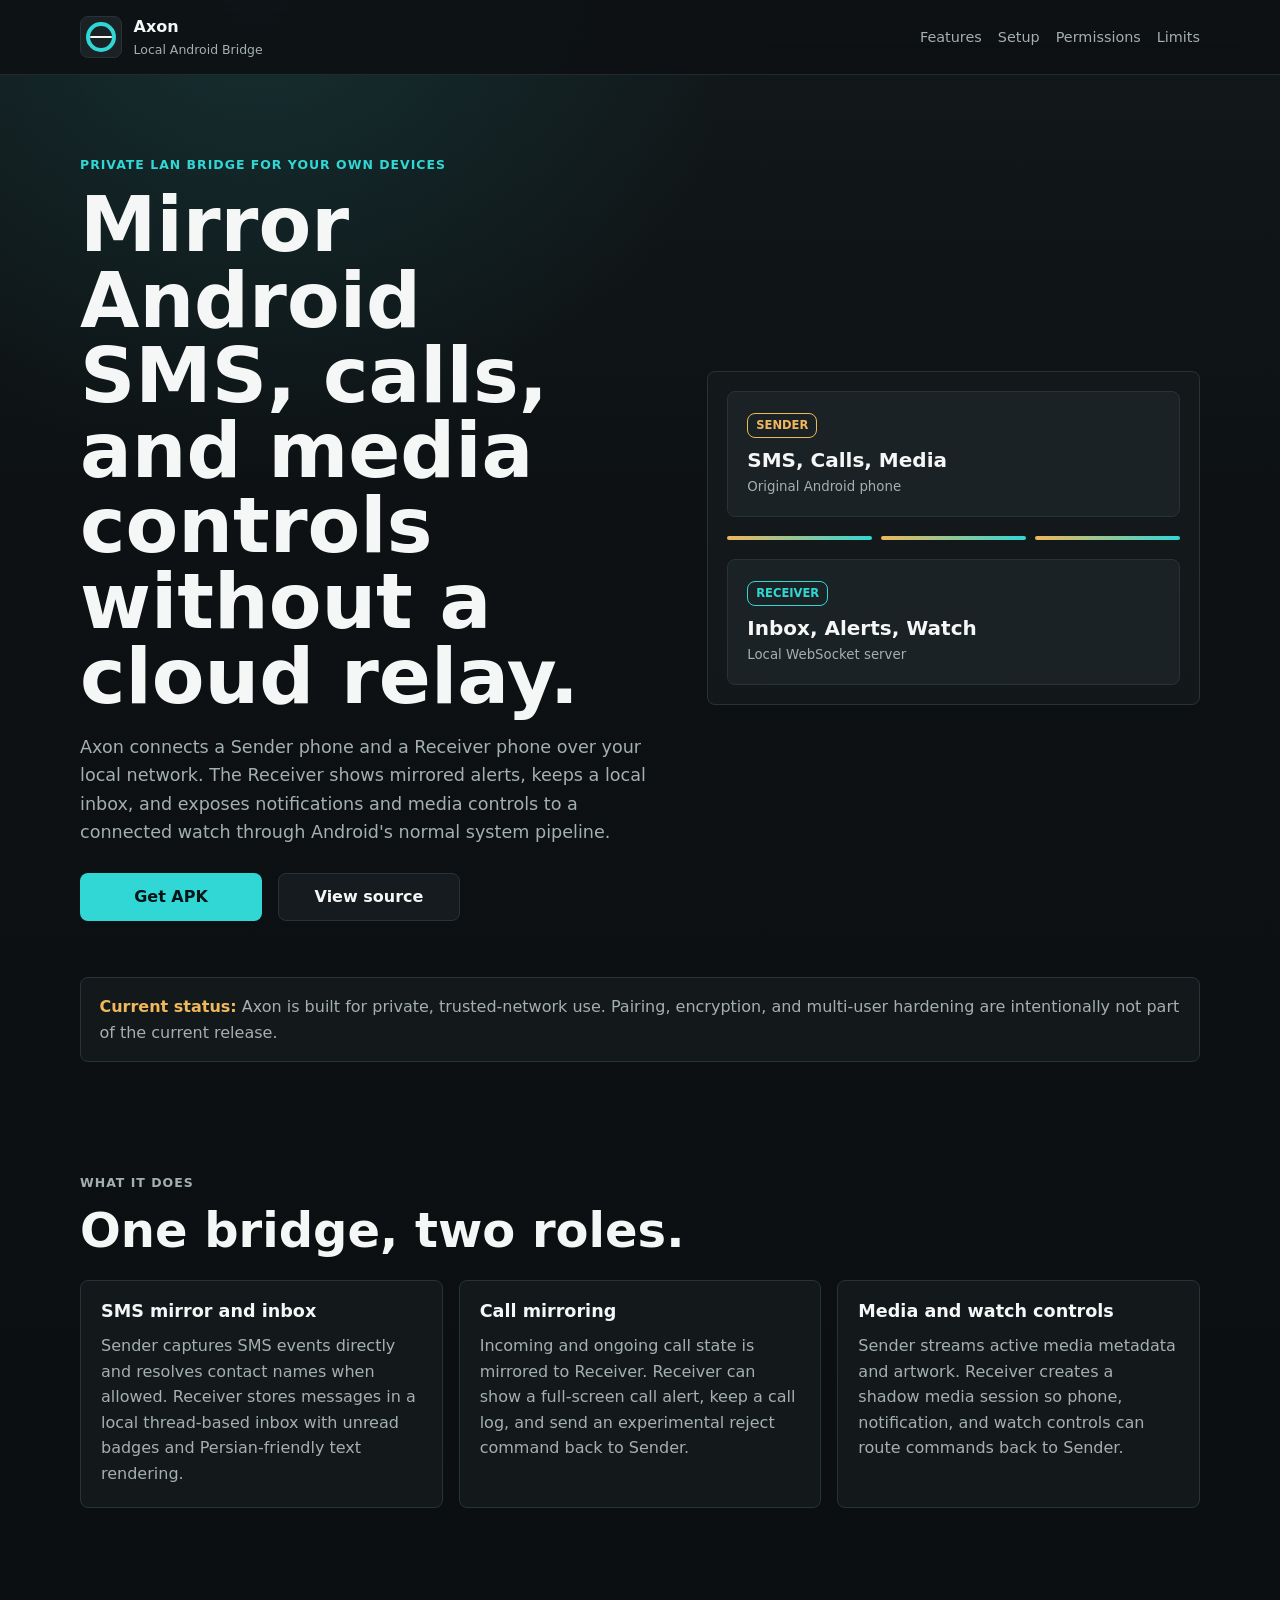
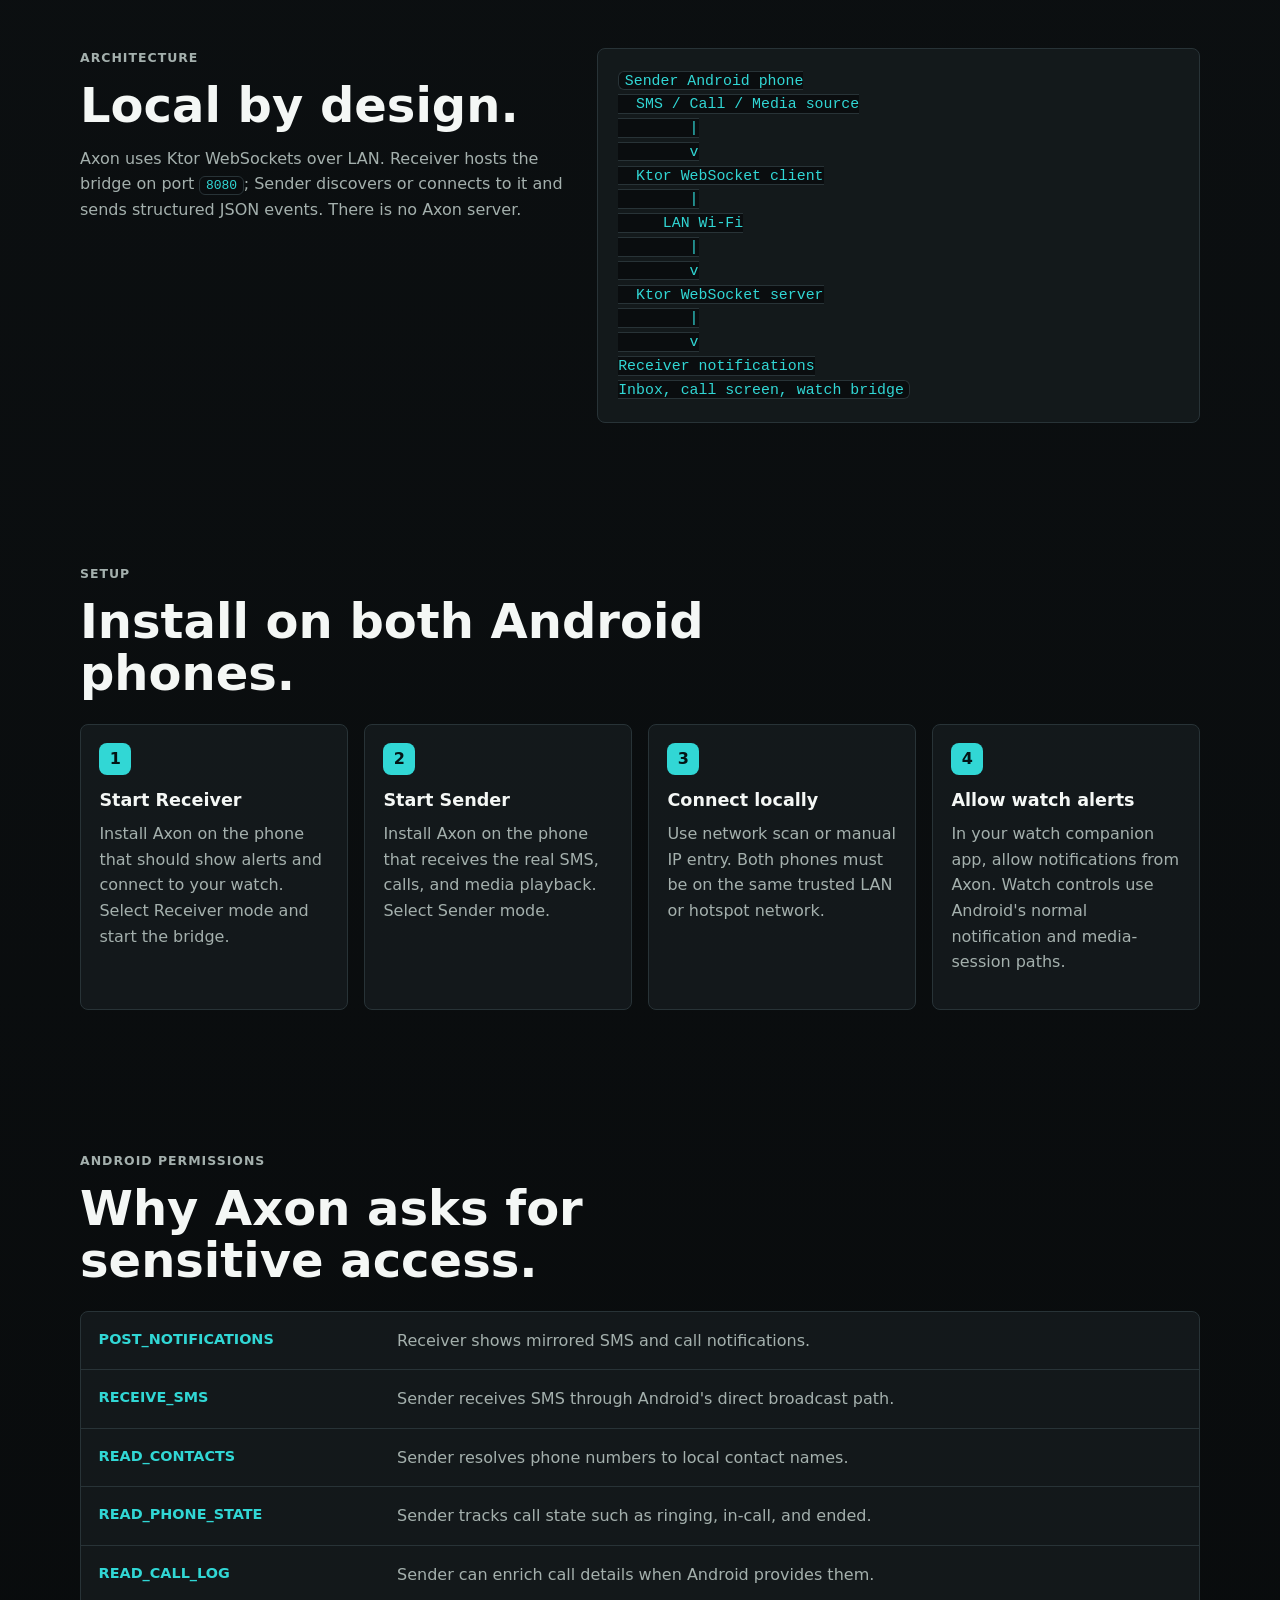
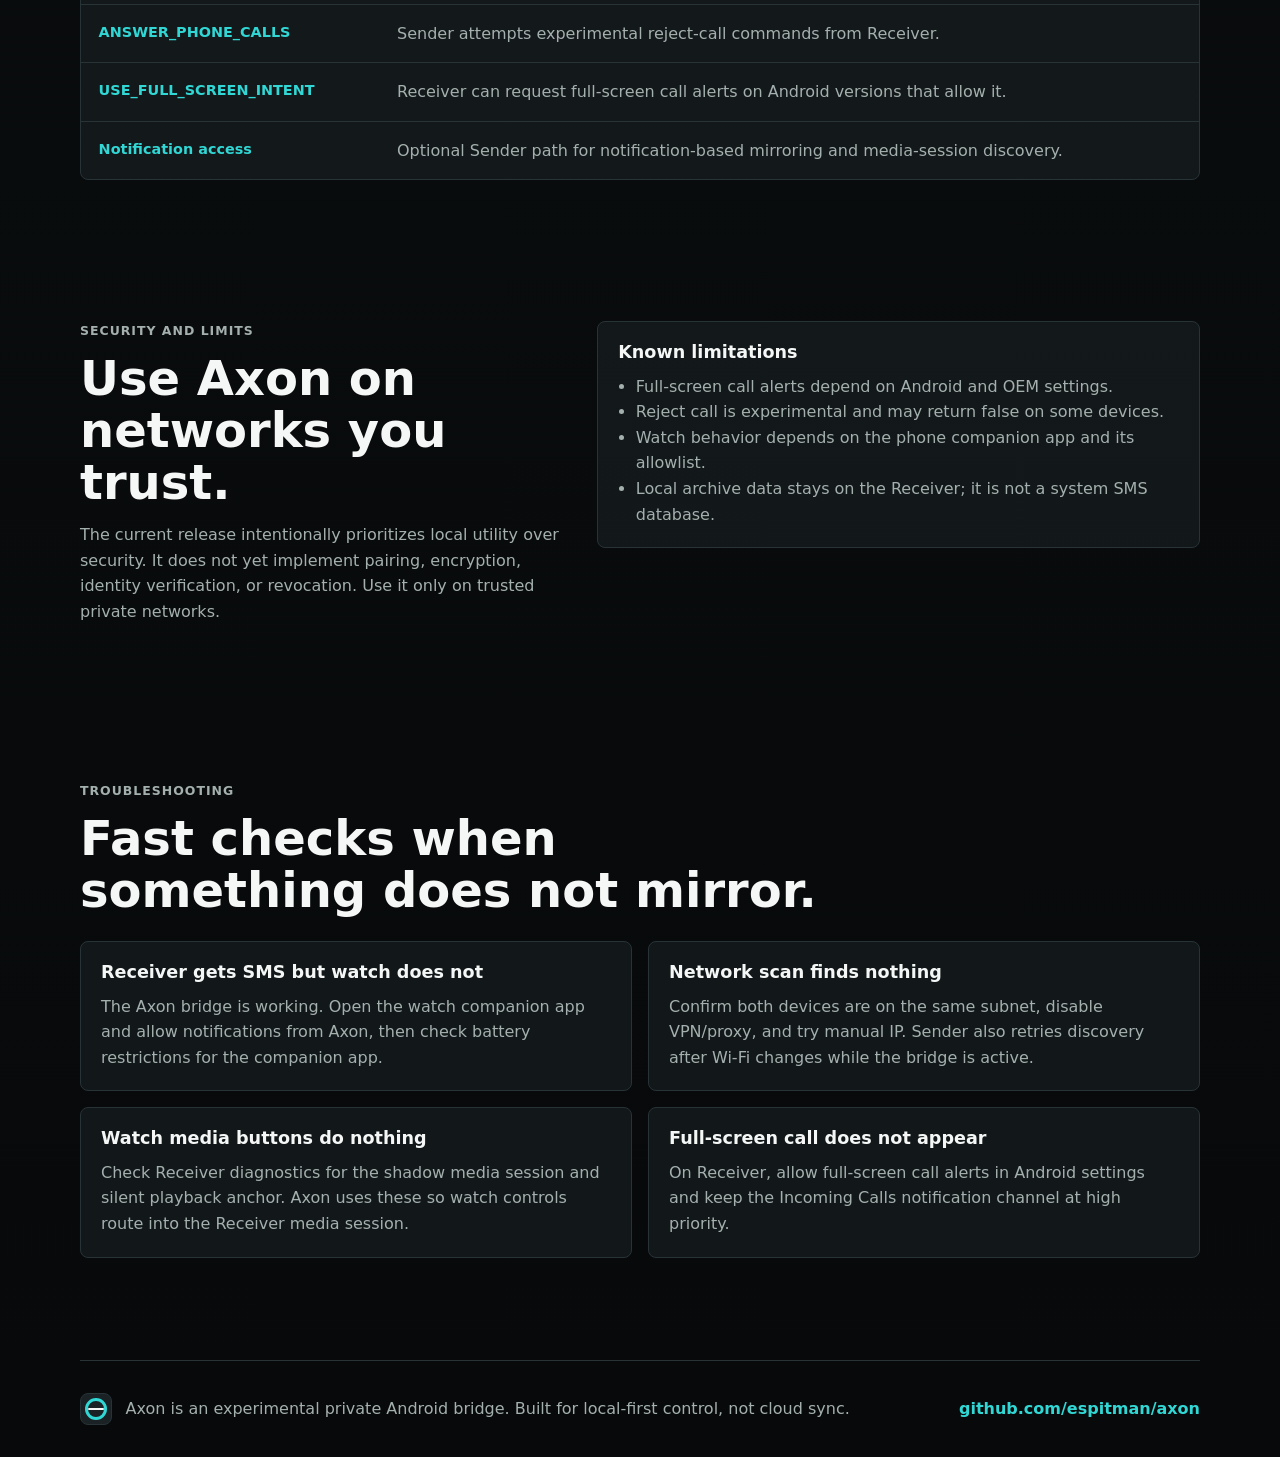
==== docs/index.html @ 8c7238db "docs: add GitHub Pages site" ====
<!doctype html>
<html lang="en">
  <head>
    <meta charset="utf-8" />
    <meta name="viewport" content="width=device-width, initial-scale=1" />
    <meta
      name="description"
      content="Axon is a private Android-to-Android LAN bridge for SMS, calls, media controls, and watch mirroring."
    />
    <title>Axon - Local Android Bridge</title>
    <link rel="stylesheet" href="./assets/styles.css" />
  </head>
  <body>
    <header class="site-header">
      <a class="brand" href="#top" aria-label="Axon home">
        <span class="brand-mark" aria-hidden="true"></span>
        <span>
          <strong>Axon</strong>
          <small>Local Android Bridge</small>
        </span>
      </a>
      <nav aria-label="Primary navigation">
        <a href="#features">Features</a>
        <a href="#setup">Setup</a>
        <a href="#permissions">Permissions</a>
        <a href="#limits">Limits</a>
      </nav>
    </header>

    <main id="top">
      <section class="hero">
        <div class="hero-copy">
          <p class="eyebrow">Private LAN bridge for your own devices</p>
          <h1>Mirror Android SMS, calls, and media controls without a cloud relay.</h1>
          <p class="lede">
            Axon connects a Sender phone and a Receiver phone over your local network. The Receiver
            shows mirrored alerts, keeps a local inbox, and exposes notifications and media controls
            to a connected watch through Android's normal system pipeline.
          </p>
          <div class="hero-actions">
            <a class="button primary" href="https://github.com/espitman/axon/releases">Get APK</a>
            <a class="button secondary" href="https://github.com/espitman/axon">View source</a>
          </div>
        </div>

        <div class="signal-map" aria-label="Axon Sender to Receiver bridge diagram">
          <div class="device sender">
            <span class="node-label">Sender</span>
            <strong>SMS, Calls, Media</strong>
            <small>Original Android phone</small>
          </div>
          <div class="pulse-line">
            <span></span>
            <span></span>
            <span></span>
          </div>
          <div class="device receiver">
            <span class="node-label">Receiver</span>
            <strong>Inbox, Alerts, Watch</strong>
            <small>Local WebSocket server</small>
          </div>
        </div>
      </section>

      <section class="notice">
        <strong>Current status:</strong>
        Axon is built for private, trusted-network use. Pairing, encryption, and multi-user hardening
        are intentionally not part of the current release.
      </section>

      <section id="features" class="section">
        <div class="section-heading">
          <p class="eyebrow">What it does</p>
          <h2>One bridge, two roles.</h2>
        </div>
        <div class="grid three">
          <article class="card">
            <h3>SMS mirror and inbox</h3>
            <p>
              Sender captures SMS events directly and resolves contact names when allowed. Receiver
              stores messages in a local thread-based inbox with unread badges and Persian-friendly text rendering.
            </p>
          </article>
          <article class="card">
            <h3>Call mirroring</h3>
            <p>
              Incoming and ongoing call state is mirrored to Receiver. Receiver can show a full-screen
              call alert, keep a call log, and send an experimental reject command back to Sender.
            </p>
          </article>
          <article class="card">
            <h3>Media and watch controls</h3>
            <p>
              Sender streams active media metadata and artwork. Receiver creates a shadow media session
              so phone, notification, and watch controls can route commands back to Sender.
            </p>
          </article>
        </div>
      </section>

      <section class="section split">
        <div>
          <p class="eyebrow">Architecture</p>
          <h2>Local by design.</h2>
          <p>
            Axon uses Ktor WebSockets over LAN. Receiver hosts the bridge on port <code>8080</code>;
            Sender discovers or connects to it and sends structured JSON events. There is no Axon server.
          </p>
        </div>
        <pre class="diagram" aria-label="Technical flow"><code>Sender Android phone
  SMS / Call / Media source
        |
        v
  Ktor WebSocket client
        |
     LAN Wi-Fi
        |
        v
  Ktor WebSocket server
        |
        v
Receiver notifications
Inbox, call screen, watch bridge</code></pre>
      </section>

      <section id="setup" class="section">
        <div class="section-heading">
          <p class="eyebrow">Setup</p>
          <h2>Install on both Android phones.</h2>
        </div>
        <div class="steps">
          <article>
            <span>1</span>
            <h3>Start Receiver</h3>
            <p>Install Axon on the phone that should show alerts and connect to your watch. Select Receiver mode and start the bridge.</p>
          </article>
          <article>
            <span>2</span>
            <h3>Start Sender</h3>
            <p>Install Axon on the phone that receives the real SMS, calls, and media playback. Select Sender mode.</p>
          </article>
          <article>
            <span>3</span>
            <h3>Connect locally</h3>
            <p>Use network scan or manual IP entry. Both phones must be on the same trusted LAN or hotspot network.</p>
          </article>
          <article>
            <span>4</span>
            <h3>Allow watch alerts</h3>
            <p>In your watch companion app, allow notifications from Axon. Watch controls use Android's normal notification and media-session paths.</p>
          </article>
        </div>
      </section>

      <section id="permissions" class="section">
        <div class="section-heading">
          <p class="eyebrow">Android permissions</p>
          <h2>Why Axon asks for sensitive access.</h2>
        </div>
        <div class="permission-table">
          <div><strong>POST_NOTIFICATIONS</strong><span>Receiver shows mirrored SMS and call notifications.</span></div>
          <div><strong>RECEIVE_SMS</strong><span>Sender receives SMS through Android's direct broadcast path.</span></div>
          <div><strong>READ_CONTACTS</strong><span>Sender resolves phone numbers to local contact names.</span></div>
          <div><strong>READ_PHONE_STATE</strong><span>Sender tracks call state such as ringing, in-call, and ended.</span></div>
          <div><strong>READ_CALL_LOG</strong><span>Sender can enrich call details when Android provides them.</span></div>
          <div><strong>ANSWER_PHONE_CALLS</strong><span>Sender attempts experimental reject-call commands from Receiver.</span></div>
          <div><strong>USE_FULL_SCREEN_INTENT</strong><span>Receiver can request full-screen call alerts on Android versions that allow it.</span></div>
          <div><strong>Notification access</strong><span>Optional Sender path for notification-based mirroring and media-session discovery.</span></div>
        </div>
      </section>

      <section id="limits" class="section split">
        <div>
          <p class="eyebrow">Security and limits</p>
          <h2>Use Axon on networks you trust.</h2>
          <p>
            The current release intentionally prioritizes local utility over security. It does not
            yet implement pairing, encryption, identity verification, or revocation. Use it only on
            trusted private networks.
          </p>
        </div>
        <div class="card list-card">
          <h3>Known limitations</h3>
          <ul>
            <li>Full-screen call alerts depend on Android and OEM settings.</li>
            <li>Reject call is experimental and may return false on some devices.</li>
            <li>Watch behavior depends on the phone companion app and its allowlist.</li>
            <li>Local archive data stays on the Receiver; it is not a system SMS database.</li>
          </ul>
        </div>
      </section>

      <section class="section">
        <div class="section-heading">
          <p class="eyebrow">Troubleshooting</p>
          <h2>Fast checks when something does not mirror.</h2>
        </div>
        <div class="grid two">
          <article class="card">
            <h3>Receiver gets SMS but watch does not</h3>
            <p>
              The Axon bridge is working. Open the watch companion app and allow notifications from
              Axon, then check battery restrictions for the companion app.
            </p>
          </article>
          <article class="card">
            <h3>Network scan finds nothing</h3>
            <p>
              Confirm both devices are on the same subnet, disable VPN/proxy, and try manual IP.
              Sender also retries discovery after Wi-Fi changes while the bridge is active.
            </p>
          </article>
          <article class="card">
            <h3>Watch media buttons do nothing</h3>
            <p>
              Check Receiver diagnostics for the shadow media session and silent playback anchor.
              Axon uses these so watch controls route into the Receiver media session.
            </p>
          </article>
          <article class="card">
            <h3>Full-screen call does not appear</h3>
            <p>
              On Receiver, allow full-screen call alerts in Android settings and keep the Incoming
              Calls notification channel at high priority.
            </p>
          </article>
        </div>
      </section>
    </main>

    <footer>
      <span class="brand-mark small" aria-hidden="true"></span>
      <p>Axon is an experimental private Android bridge. Built for local-first control, not cloud sync.</p>
      <a href="https://github.com/espitman/axon">github.com/espitman/axon</a>
    </footer>
  </body>
</html>
---- docs/assets/styles.css ----
:root {
  color-scheme: dark;
  --bg: #0d1113;
  --bg-2: #12191b;
  --panel: #151b1e;
  --panel-2: #1a2226;
  --line: #283337;
  --text: #f4f7f5;
  --muted: #a4b0ad;
  --cyan: #31d7d5;
  --amber: #f0b75b;
  --green: #73e39b;
  --red: #ff7a7a;
}

* {
  box-sizing: border-box;
}

html {
  scroll-behavior: smooth;
}

body {
  margin: 0;
  background:
    radial-gradient(circle at 20% 0%, rgba(49, 215, 213, 0.12), transparent 30rem),
    linear-gradient(180deg, var(--bg-2), var(--bg) 32rem, #07090a);
  color: var(--text);
  font-family:
    Inter, ui-sans-serif, system-ui, -apple-system, BlinkMacSystemFont, "Segoe UI", sans-serif;
  line-height: 1.6;
}

a {
  color: inherit;
  text-decoration: none;
}

code {
  border: 1px solid var(--line);
  border-radius: 6px;
  background: #0a0d0f;
  color: var(--cyan);
  padding: 0.05rem 0.35rem;
}

.site-header {
  position: sticky;
  top: 0;
  z-index: 10;
  display: flex;
  align-items: center;
  justify-content: space-between;
  gap: 1.5rem;
  border-bottom: 1px solid rgba(40, 51, 55, 0.75);
  background: rgba(13, 17, 19, 0.88);
  padding: 0.9rem max(1.25rem, calc((100vw - 1120px) / 2));
  backdrop-filter: blur(16px);
}

.brand,
footer {
  display: flex;
  align-items: center;
}

.brand {
  gap: 0.75rem;
}

.brand strong {
  display: block;
  font-size: 1rem;
  letter-spacing: 0;
}

.brand small {
  display: block;
  color: var(--muted);
  font-size: 0.78rem;
}

.brand-mark {
  position: relative;
  display: inline-grid;
  width: 2.6rem;
  height: 2.6rem;
  flex: 0 0 auto;
  place-items: center;
  border: 1px solid var(--line);
  border-radius: 8px;
  background: var(--panel-2);
}

.brand-mark::before {
  content: "";
  width: 1.4rem;
  height: 1.4rem;
  border: 0.28rem solid var(--cyan);
  border-radius: 50%;
  box-shadow: inset 0 0 0 0.25rem var(--panel-2);
}

.brand-mark::after {
  position: absolute;
  content: "";
  width: 1.35rem;
  height: 0.14rem;
  border-radius: 99px;
  background: var(--text);
}

.brand-mark.small {
  width: 2rem;
  height: 2rem;
}

.brand-mark.small::before {
  width: 1.05rem;
  height: 1.05rem;
  border-width: 0.2rem;
}

.brand-mark.small::after {
  width: 1rem;
}

nav {
  display: flex;
  gap: 1rem;
  color: var(--muted);
  font-size: 0.9rem;
}

nav a:hover {
  color: var(--cyan);
}

main {
  width: min(1120px, calc(100% - 2rem));
  margin: 0 auto;
}

.hero {
  display: grid;
  min-height: calc(100vh - 4.7rem);
  align-items: center;
  gap: 3rem;
  grid-template-columns: minmax(0, 1.08fr) minmax(320px, 0.92fr);
  padding: 5rem 0 3.5rem;
}

.eyebrow {
  margin: 0 0 0.75rem;
  color: var(--cyan);
  font-size: 0.78rem;
  font-weight: 800;
  letter-spacing: 0.08em;
  text-transform: uppercase;
}

h1,
h2,
h3,
p {
  margin-top: 0;
}

h1 {
  max-width: 760px;
  margin-bottom: 1.2rem;
  font-size: clamp(2.55rem, 6vw, 5.4rem);
  line-height: 0.98;
  letter-spacing: 0;
}

h2 {
  margin-bottom: 0.85rem;
  font-size: clamp(1.9rem, 4vw, 3rem);
  line-height: 1.08;
  letter-spacing: 0;
}

h3 {
  margin-bottom: 0.6rem;
  font-size: 1.1rem;
  line-height: 1.25;
}

.lede {
  max-width: 720px;
  color: var(--muted);
  font-size: 1.1rem;
}

.hero-actions,
.grid,
.steps {
  display: grid;
  gap: 1rem;
}

.hero-actions {
  width: min(100%, 380px);
  grid-template-columns: 1fr 1fr;
  margin-top: 1.7rem;
}

.button {
  display: inline-flex;
  min-height: 3rem;
  align-items: center;
  justify-content: center;
  border-radius: 8px;
  font-weight: 800;
}

.button.primary {
  background: var(--cyan);
  color: #031516;
}

.button.secondary {
  border: 1px solid var(--line);
  background: var(--panel);
  color: var(--text);
}

.signal-map {
  display: grid;
  gap: 1.2rem;
  border: 1px solid var(--line);
  border-radius: 8px;
  background: rgba(21, 27, 30, 0.72);
  padding: 1.2rem;
}

.device {
  border: 1px solid var(--line);
  border-radius: 8px;
  background: var(--panel-2);
  padding: 1.2rem;
}

.device strong,
.device small {
  display: block;
}

.device strong {
  margin-top: 0.35rem;
  font-size: 1.25rem;
}

.device small {
  color: var(--muted);
}

.node-label {
  display: inline-flex;
  border: 1px solid currentColor;
  border-radius: 8px;
  color: var(--amber);
  font-size: 0.72rem;
  font-weight: 800;
  padding: 0.15rem 0.5rem;
  text-transform: uppercase;
}

.receiver .node-label {
  color: var(--cyan);
}

.pulse-line {
  display: grid;
  grid-template-columns: repeat(3, 1fr);
  gap: 0.55rem;
  align-items: center;
}

.pulse-line span {
  display: block;
  height: 0.22rem;
  border-radius: 999px;
  background: linear-gradient(90deg, var(--amber), var(--cyan));
}

.notice,
.card,
.diagram,
.steps article,
.permission-table {
  border: 1px solid var(--line);
  border-radius: 8px;
  background: rgba(21, 27, 30, 0.82);
}

.notice {
  margin-bottom: 2.5rem;
  padding: 1rem 1.15rem;
  color: var(--muted);
}

.notice strong {
  color: var(--amber);
}

.section {
  padding: 4.4rem 0;
}

.section-heading {
  max-width: 760px;
  margin-bottom: 1.5rem;
}

.section-heading p:not(.eyebrow),
.section p {
  color: var(--muted);
}

.grid.three {
  grid-template-columns: repeat(3, 1fr);
}

.grid.two {
  grid-template-columns: repeat(2, 1fr);
}

.card {
  padding: 1.25rem;
}

.card p:last-child {
  margin-bottom: 0;
}

.split {
  display: grid;
  align-items: start;
  gap: 1.5rem;
  grid-template-columns: minmax(0, 0.9fr) minmax(320px, 1.1fr);
}

.diagram {
  overflow-x: auto;
  margin: 0;
  padding: 1.25rem;
  color: var(--green);
  font-size: 0.93rem;
}

.steps {
  grid-template-columns: repeat(4, 1fr);
}

.steps article {
  padding: 1.15rem;
}

.steps span {
  display: inline-grid;
  width: 2rem;
  height: 2rem;
  margin-bottom: 0.9rem;
  place-items: center;
  border-radius: 8px;
  background: var(--cyan);
  color: #031516;
  font-weight: 900;
}

.permission-table {
  overflow: hidden;
}

.permission-table div {
  display: grid;
  gap: 1rem;
  grid-template-columns: minmax(190px, 0.36fr) 1fr;
  border-bottom: 1px solid var(--line);
  padding: 1rem 1.1rem;
}

.permission-table div:last-child {
  border-bottom: 0;
}

.permission-table strong {
  color: var(--cyan);
  font-size: 0.9rem;
}

.permission-table span,
li {
  color: var(--muted);
}

.list-card ul {
  margin: 0;
  padding-left: 1.1rem;
}

footer {
  width: min(1120px, calc(100% - 2rem));
  margin: 2rem auto 0;
  gap: 0.85rem;
  border-top: 1px solid var(--line);
  padding: 2rem 0;
  color: var(--muted);
}

footer p {
  margin: 0;
}

footer a {
  margin-left: auto;
  color: var(--cyan);
  font-weight: 700;
}

@media (max-width: 860px) {
  .site-header {
    align-items: flex-start;
    flex-direction: column;
  }

  nav {
    width: 100%;
    overflow-x: auto;
    padding-bottom: 0.25rem;
  }

  .hero,
  .split,
  .grid.three,
  .grid.two,
  .steps {
    grid-template-columns: 1fr;
  }

  .hero {
    min-height: auto;
    padding-top: 3.5rem;
  }

  .permission-table div {
    grid-template-columns: 1fr;
    gap: 0.35rem;
  }

  footer {
    align-items: flex-start;
    flex-direction: column;
  }

  footer a {
    margin-left: 0;
  }
}

@media (max-width: 520px) {
  main,
  footer {
    width: min(100% - 1rem, 1120px);
  }

  .site-header {
    padding-inline: 0.75rem;
  }

  .hero-actions {
    grid-template-columns: 1fr;
  }

  h1 {
    font-size: 2.5rem;
  }
}
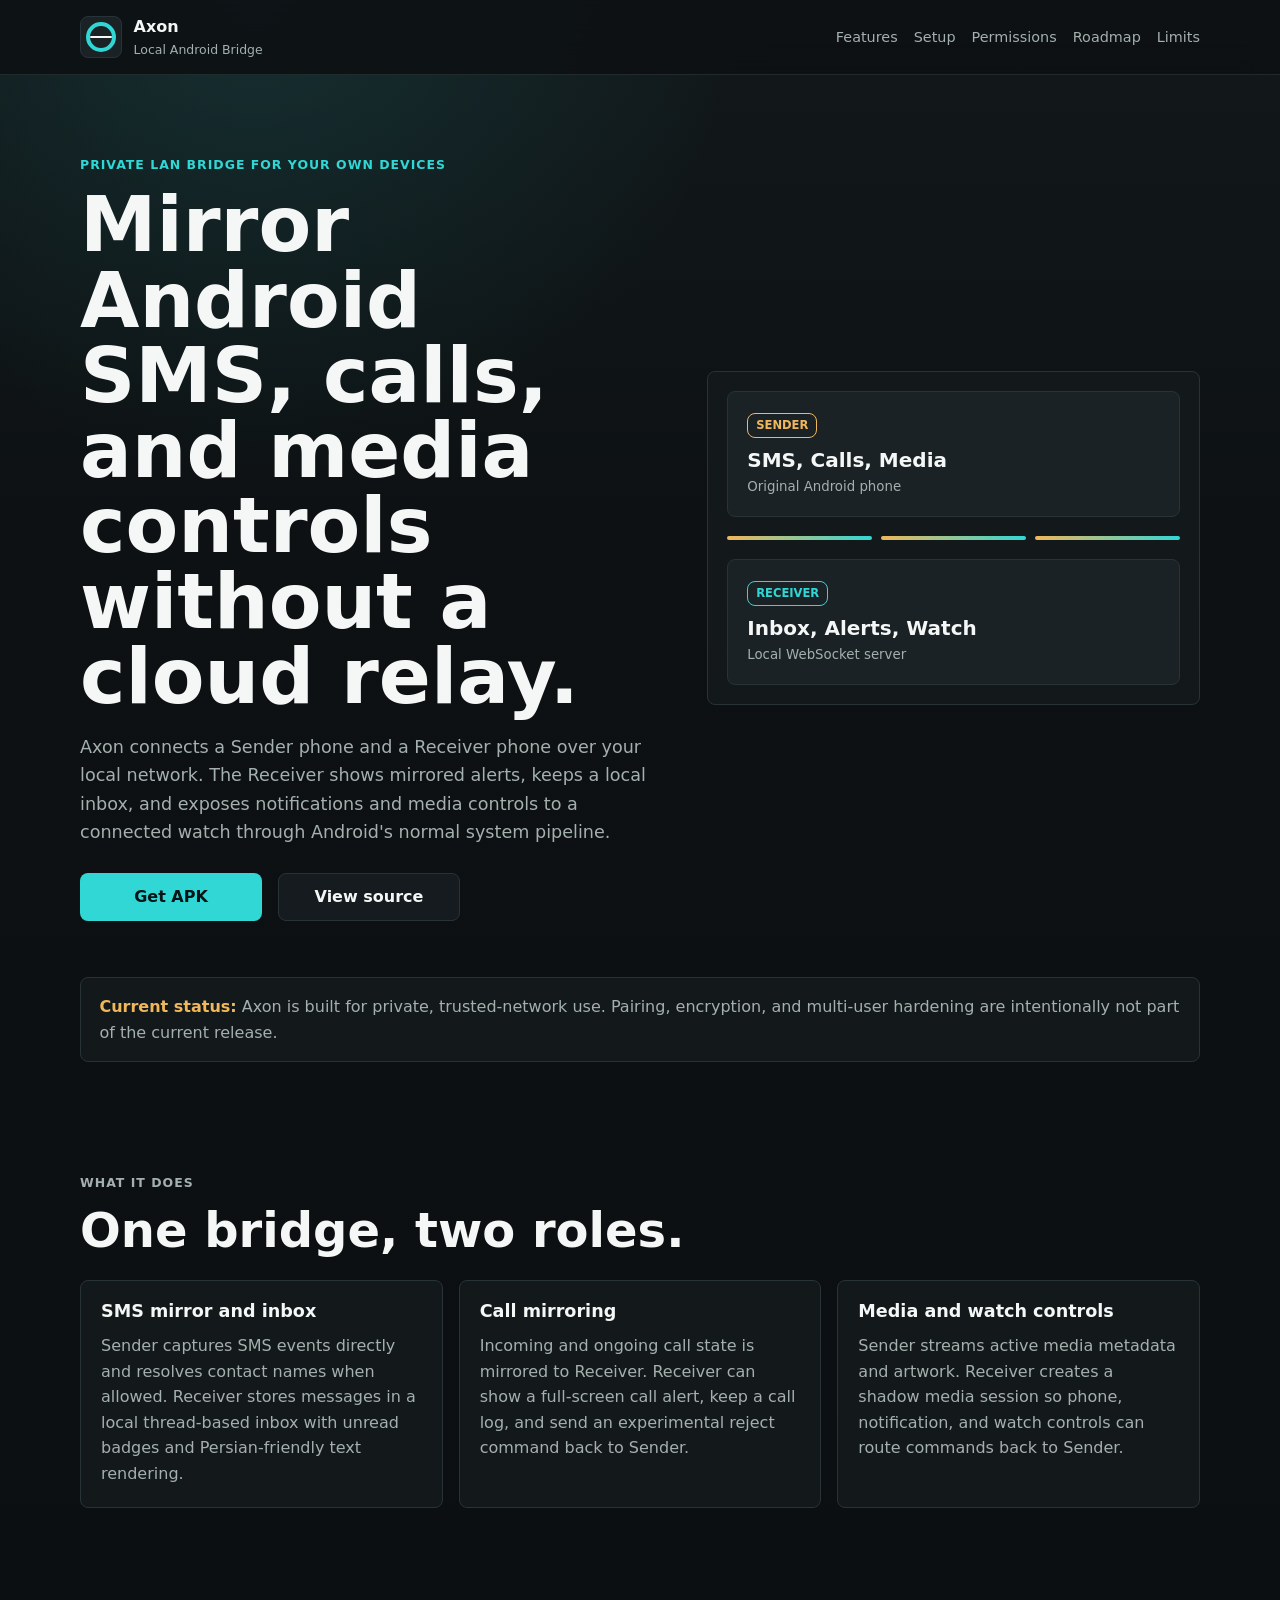
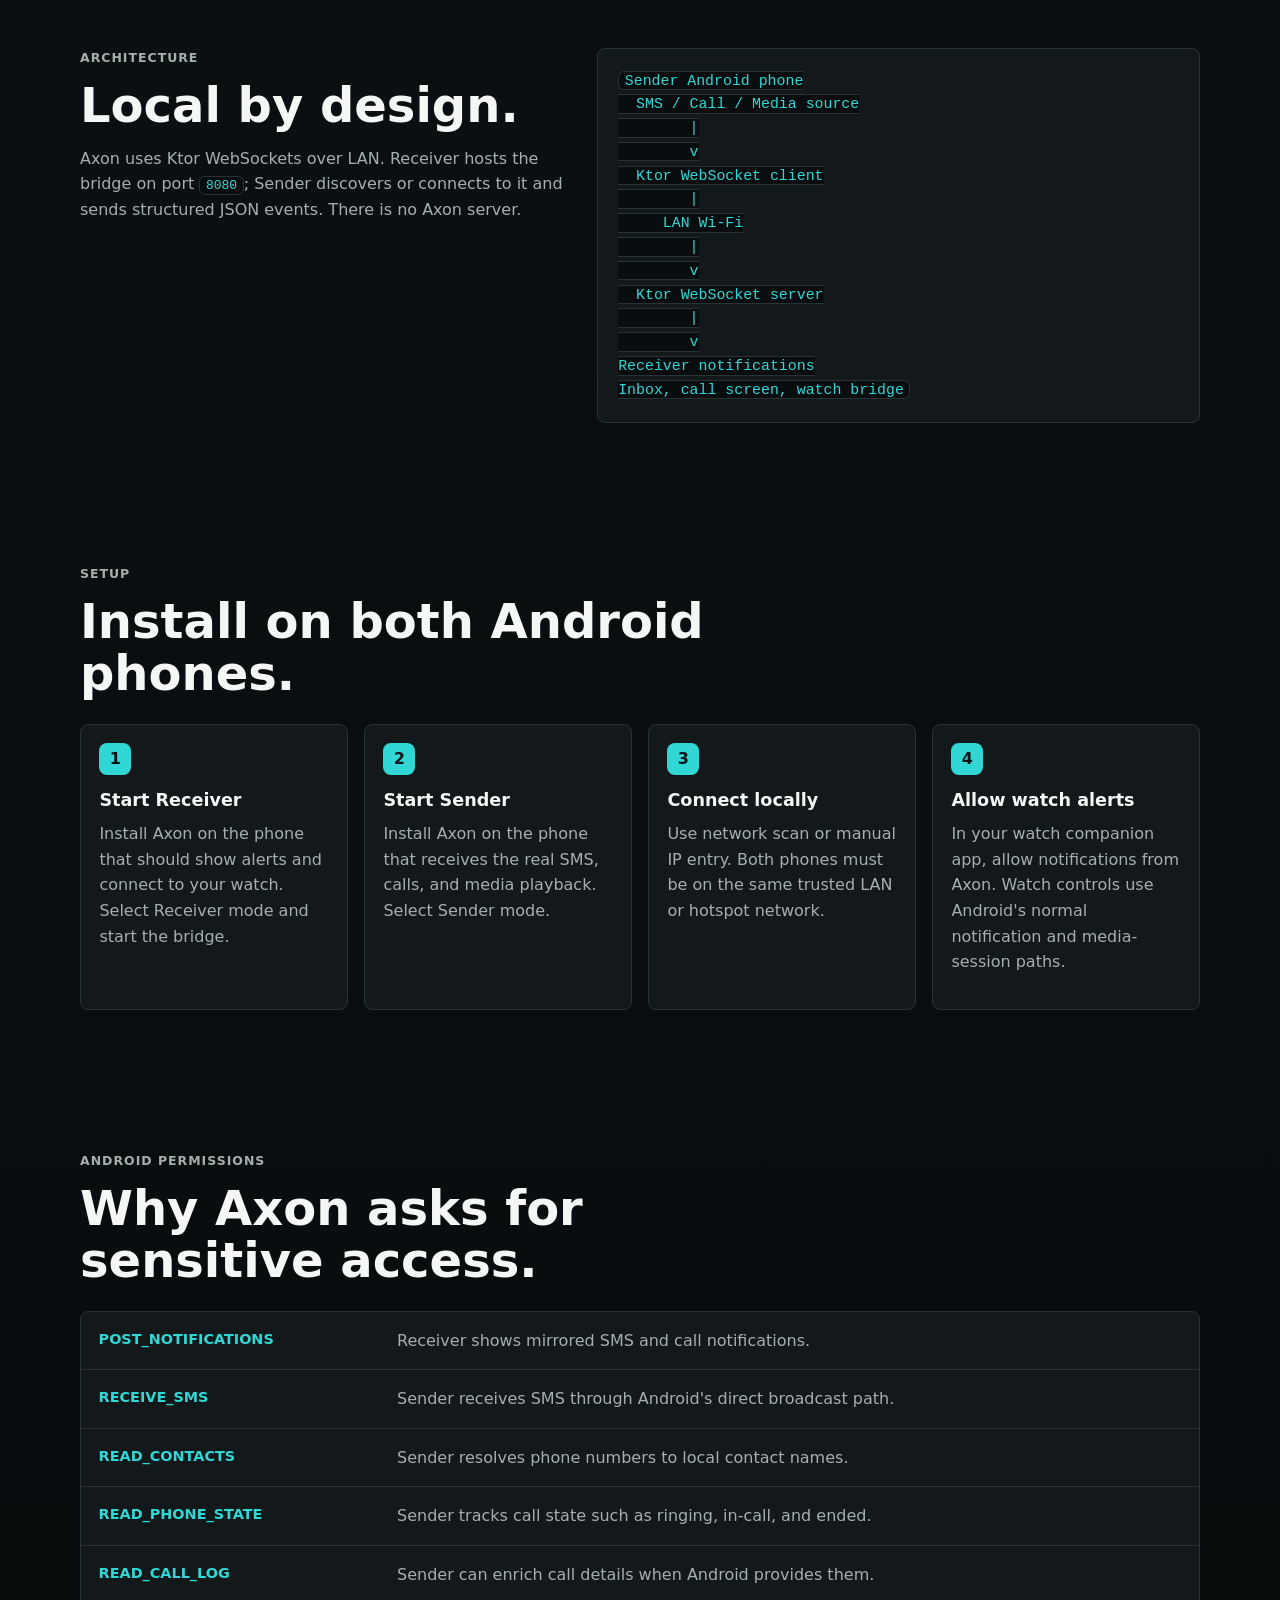
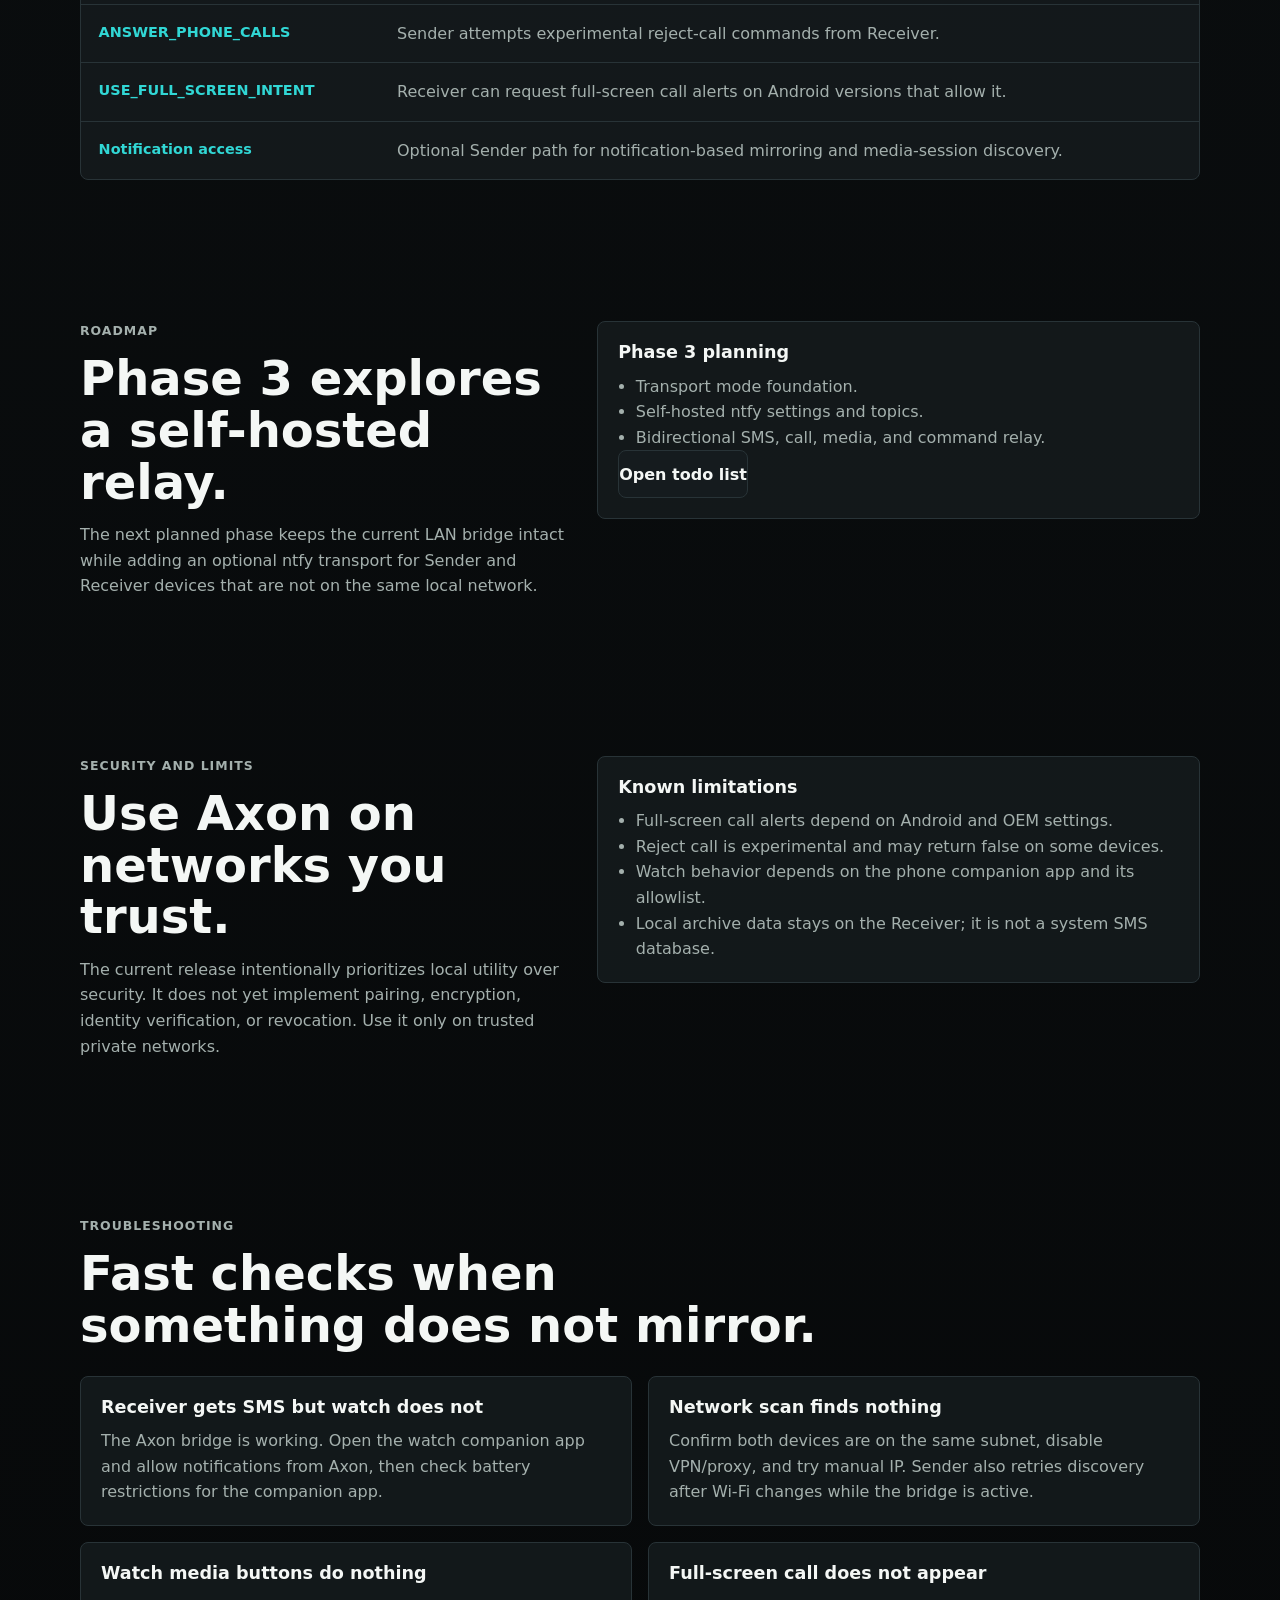
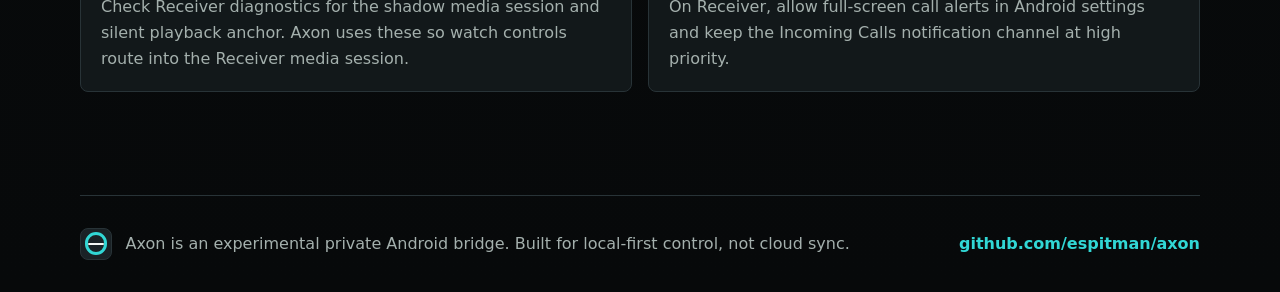
==== commit 5dfb0fcf: "feat: add ntfy transport foundation" ====
--- a/docs/index.html
+++ b/docs/index.html
@@ -23,6 +23,7 @@
         <a href="#features">Features</a>
         <a href="#setup">Setup</a>
         <a href="#permissions">Permissions</a>
+        <a href="#roadmap">Roadmap</a>
         <a href="#limits">Limits</a>
       </nav>
     </header>
@@ -169,6 +170,26 @@
         </div>
       </section>
 
+      <section id="roadmap" class="section split">
+        <div>
+          <p class="eyebrow">Roadmap</p>
+          <h2>Phase 3 explores a self-hosted relay.</h2>
+          <p>
+            The next planned phase keeps the current LAN bridge intact while adding an optional
+            ntfy transport for Sender and Receiver devices that are not on the same local network.
+          </p>
+        </div>
+        <div class="card list-card">
+          <h3>Phase 3 planning</h3>
+          <ul>
+            <li>Transport mode foundation.</li>
+            <li>Self-hosted ntfy settings and topics.</li>
+            <li>Bidirectional SMS, call, media, and command relay.</li>
+          </ul>
+          <a class="button secondary" href="./Phase%203%20-%20ntfy%20Relay%20Migration%20Todo.md">Open todo list</a>
+        </div>
+      </section>
+
       <section id="limits" class="section split">
         <div>
           <p class="eyebrow">Security and limits</p>
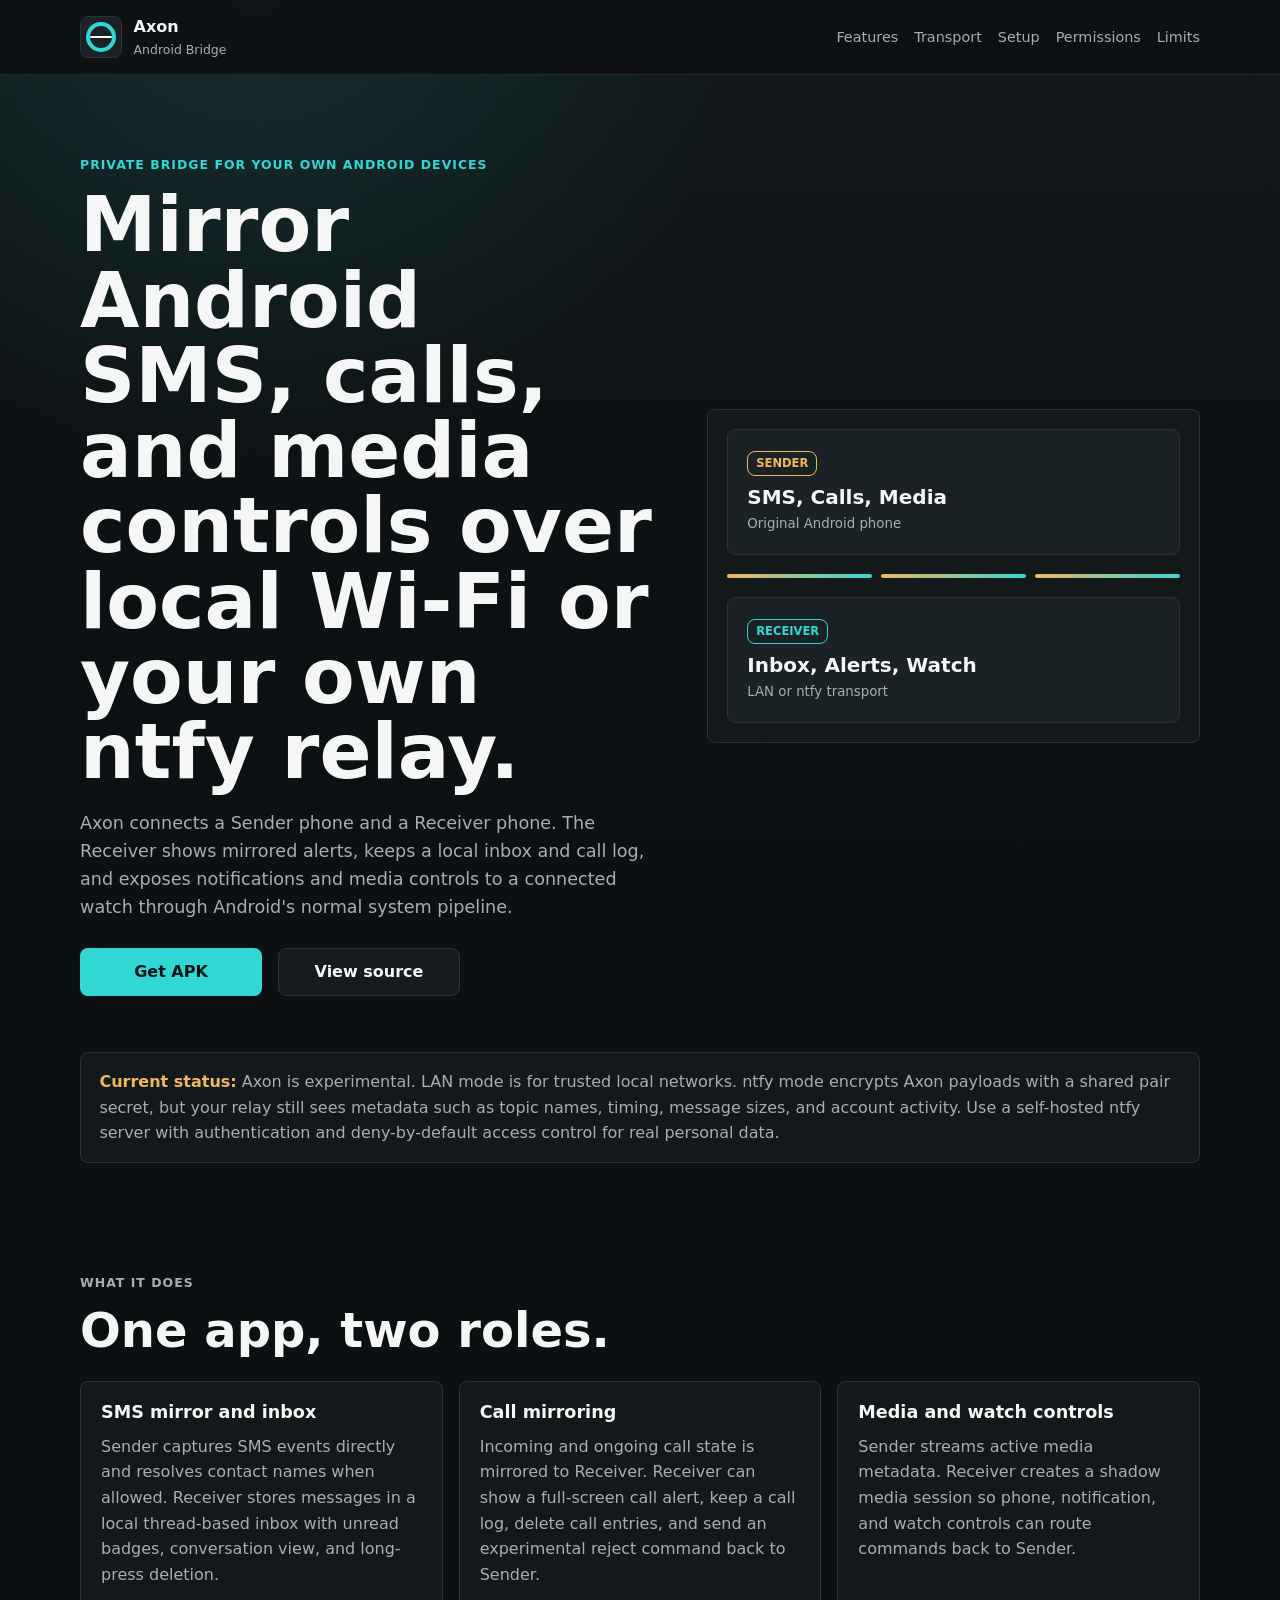
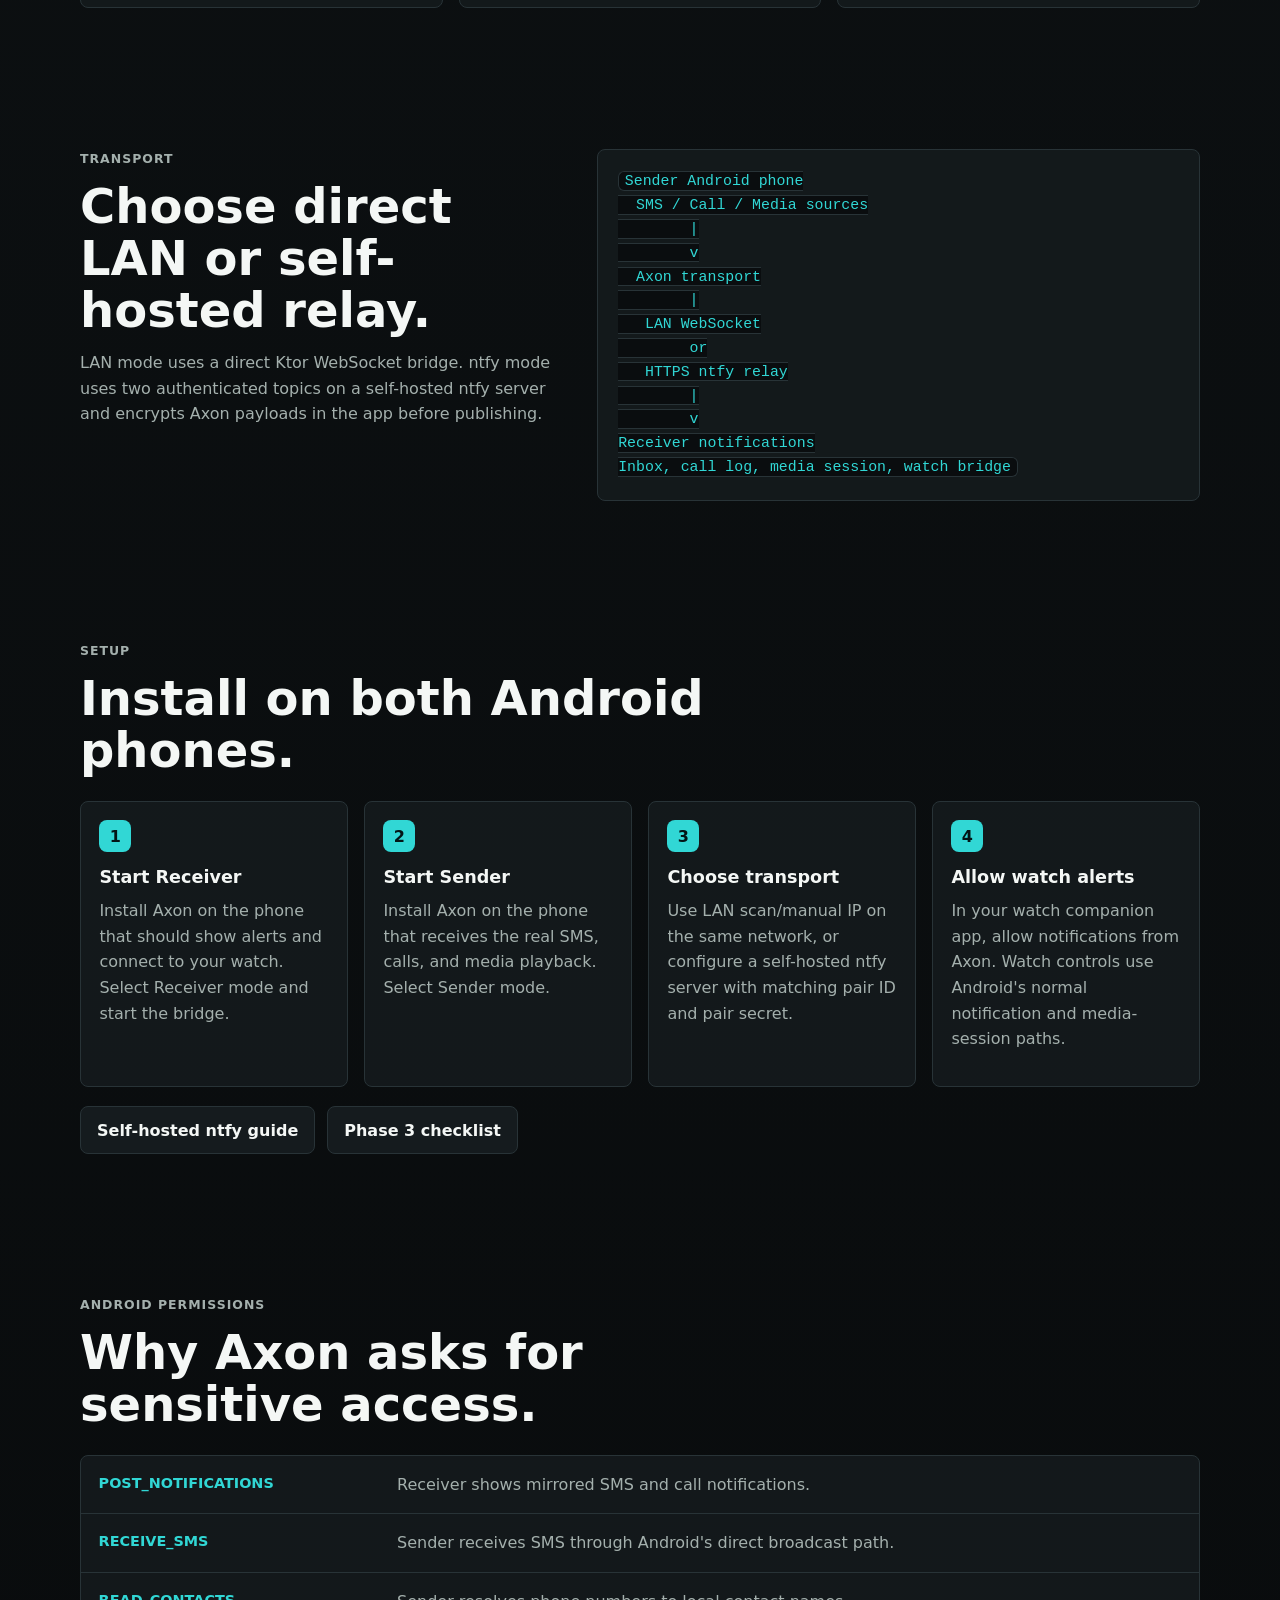
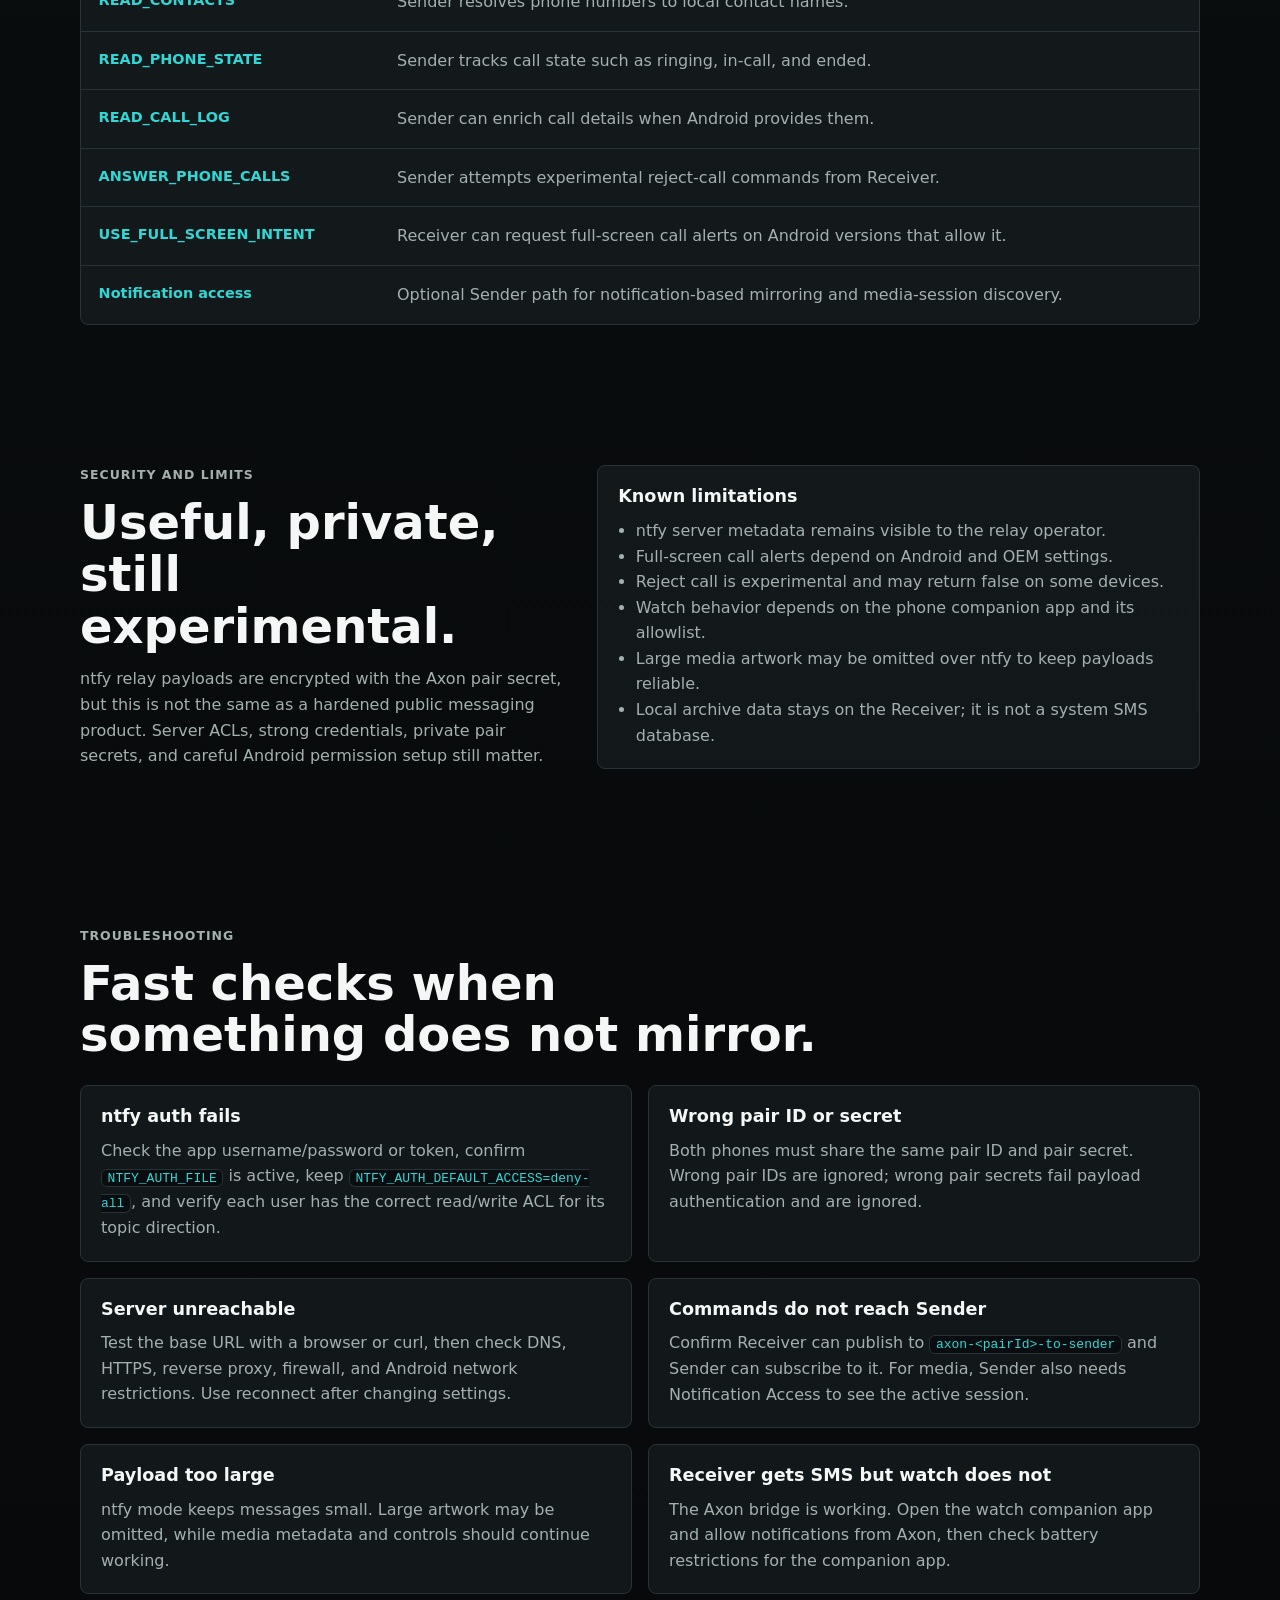
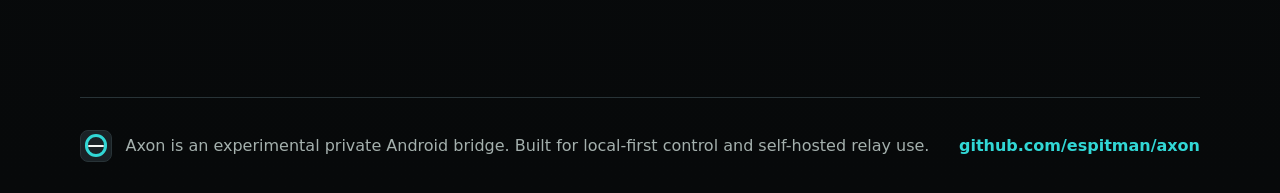
==== commit f829e051: "docs: update public release readiness docs" ====
--- a/docs/index.html
+++ b/docs/index.html
@@ -5,9 +5,9 @@
     <meta name="viewport" content="width=device-width, initial-scale=1" />
     <meta
       name="description"
-      content="Axon is a private Android-to-Android LAN bridge for SMS, calls, media controls, and watch mirroring."
+      content="Axon mirrors Android SMS, calls, and media controls between two phones over local Wi-Fi or a self-hosted ntfy relay."
     />
-    <title>Axon - Local Android Bridge</title>
+    <title>Axon - Android Bridge</title>
     <link rel="stylesheet" href="./assets/styles.css" />
   </head>
   <body>
@@ -16,14 +16,14 @@
         <span class="brand-mark" aria-hidden="true"></span>
         <span>
           <strong>Axon</strong>
-          <small>Local Android Bridge</small>
+          <small>Android Bridge</small>
         </span>
       </a>
       <nav aria-label="Primary navigation">
         <a href="#features">Features</a>
+        <a href="#transport">Transport</a>
         <a href="#setup">Setup</a>
         <a href="#permissions">Permissions</a>
-        <a href="#roadmap">Roadmap</a>
         <a href="#limits">Limits</a>
       </nav>
     </header>
@@ -31,12 +31,12 @@
     <main id="top">
       <section class="hero">
         <div class="hero-copy">
-          <p class="eyebrow">Private LAN bridge for your own devices</p>
-          <h1>Mirror Android SMS, calls, and media controls without a cloud relay.</h1>
+          <p class="eyebrow">Private bridge for your own Android devices</p>
+          <h1>Mirror Android SMS, calls, and media controls over local Wi-Fi or your own ntfy relay.</h1>
           <p class="lede">
-            Axon connects a Sender phone and a Receiver phone over your local network. The Receiver
-            shows mirrored alerts, keeps a local inbox, and exposes notifications and media controls
-            to a connected watch through Android's normal system pipeline.
+            Axon connects a Sender phone and a Receiver phone. The Receiver shows mirrored alerts,
+            keeps a local inbox and call log, and exposes notifications and media controls to a
+            connected watch through Android's normal system pipeline.
           </p>
           <div class="hero-actions">
             <a class="button primary" href="https://github.com/espitman/axon/releases">Get APK</a>
@@ -58,70 +58,73 @@
           <div class="device receiver">
             <span class="node-label">Receiver</span>
             <strong>Inbox, Alerts, Watch</strong>
-            <small>Local WebSocket server</small>
+            <small>LAN or ntfy transport</small>
           </div>
         </div>
       </section>
 
       <section class="notice">
         <strong>Current status:</strong>
-        Axon is built for private, trusted-network use. Pairing, encryption, and multi-user hardening
-        are intentionally not part of the current release.
+        Axon is experimental. LAN mode is for trusted local networks. ntfy mode encrypts Axon
+        payloads with a shared pair secret, but your relay still sees metadata such as topic names,
+        timing, message sizes, and account activity. Use a self-hosted ntfy server with authentication
+        and deny-by-default access control for real personal data.
       </section>
 
       <section id="features" class="section">
         <div class="section-heading">
           <p class="eyebrow">What it does</p>
-          <h2>One bridge, two roles.</h2>
+          <h2>One app, two roles.</h2>
         </div>
         <div class="grid three">
           <article class="card">
             <h3>SMS mirror and inbox</h3>
             <p>
               Sender captures SMS events directly and resolves contact names when allowed. Receiver
-              stores messages in a local thread-based inbox with unread badges and Persian-friendly text rendering.
+              stores messages in a local thread-based inbox with unread badges, conversation view,
+              and long-press deletion.
             </p>
           </article>
           <article class="card">
             <h3>Call mirroring</h3>
             <p>
               Incoming and ongoing call state is mirrored to Receiver. Receiver can show a full-screen
-              call alert, keep a call log, and send an experimental reject command back to Sender.
+              call alert, keep a call log, delete call entries, and send an experimental reject command
+              back to Sender.
             </p>
           </article>
           <article class="card">
             <h3>Media and watch controls</h3>
             <p>
-              Sender streams active media metadata and artwork. Receiver creates a shadow media session
-              so phone, notification, and watch controls can route commands back to Sender.
-            </p>
-          </article>
-        </div>
-      </section>
-
-      <section class="section split">
+              Sender streams active media metadata. Receiver creates a shadow media session so phone,
+              notification, and watch controls can route commands back to Sender.
+            </p>
+          </article>
+        </div>
+      </section>
+
+      <section id="transport" class="section split">
         <div>
-          <p class="eyebrow">Architecture</p>
-          <h2>Local by design.</h2>
+          <p class="eyebrow">Transport</p>
+          <h2>Choose direct LAN or self-hosted relay.</h2>
           <p>
-            Axon uses Ktor WebSockets over LAN. Receiver hosts the bridge on port <code>8080</code>;
-            Sender discovers or connects to it and sends structured JSON events. There is no Axon server.
+            LAN mode uses a direct Ktor WebSocket bridge. ntfy mode uses two authenticated topics on
+            a self-hosted ntfy server and encrypts Axon payloads in the app before publishing.
           </p>
         </div>
         <pre class="diagram" aria-label="Technical flow"><code>Sender Android phone
-  SMS / Call / Media source
+  SMS / Call / Media sources
         |
         v
-  Ktor WebSocket client
+  Axon transport
         |
-     LAN Wi-Fi
-        |
-        v
-  Ktor WebSocket server
+   LAN WebSocket
+        or
+   HTTPS ntfy relay
         |
         v
 Receiver notifications
-Inbox, call screen, watch bridge</code></pre>
+Inbox, call log, media session, watch bridge</code></pre>
       </section>
 
       <section id="setup" class="section">
@@ -142,14 +145,18 @@
           </article>
           <article>
             <span>3</span>
-            <h3>Connect locally</h3>
-            <p>Use network scan or manual IP entry. Both phones must be on the same trusted LAN or hotspot network.</p>
+            <h3>Choose transport</h3>
+            <p>Use LAN scan/manual IP on the same network, or configure a self-hosted ntfy server with matching pair ID and pair secret.</p>
           </article>
           <article>
             <span>4</span>
             <h3>Allow watch alerts</h3>
             <p>In your watch companion app, allow notifications from Axon. Watch controls use Android's normal notification and media-session paths.</p>
           </article>
+        </div>
+        <div class="doc-links">
+          <a class="button secondary" href="./Phase%203%20-%20ntfy%20Server%20Setup.md">Self-hosted ntfy guide</a>
+          <a class="button secondary" href="./Phase%203%20-%20ntfy%20Relay%20Migration%20Todo.md">Phase 3 checklist</a>
         </div>
       </section>
 
@@ -170,42 +177,24 @@
         </div>
       </section>
 
-      <section id="roadmap" class="section split">
-        <div>
-          <p class="eyebrow">Roadmap</p>
-          <h2>Phase 3 explores a self-hosted relay.</h2>
-          <p>
-            The next planned phase keeps the current LAN bridge intact while adding an optional
-            ntfy transport for Sender and Receiver devices that are not on the same local network.
-          </p>
-        </div>
-        <div class="card list-card">
-          <h3>Phase 3 planning</h3>
-          <ul>
-            <li>Transport mode foundation.</li>
-            <li>Self-hosted ntfy settings and topics.</li>
-            <li>Bidirectional SMS, call, media, and command relay.</li>
-          </ul>
-          <a class="button secondary" href="./Phase%203%20-%20ntfy%20Relay%20Migration%20Todo.md">Open todo list</a>
-        </div>
-      </section>
-
       <section id="limits" class="section split">
         <div>
           <p class="eyebrow">Security and limits</p>
-          <h2>Use Axon on networks you trust.</h2>
+          <h2>Useful, private, still experimental.</h2>
           <p>
-            The current release intentionally prioritizes local utility over security. It does not
-            yet implement pairing, encryption, identity verification, or revocation. Use it only on
-            trusted private networks.
+            ntfy relay payloads are encrypted with the Axon pair secret, but this is not the same as
+            a hardened public messaging product. Server ACLs, strong credentials, private pair secrets,
+            and careful Android permission setup still matter.
           </p>
         </div>
         <div class="card list-card">
           <h3>Known limitations</h3>
           <ul>
+            <li>ntfy server metadata remains visible to the relay operator.</li>
             <li>Full-screen call alerts depend on Android and OEM settings.</li>
             <li>Reject call is experimental and may return false on some devices.</li>
             <li>Watch behavior depends on the phone companion app and its allowlist.</li>
+            <li>Large media artwork may be omitted over ntfy to keep payloads reliable.</li>
             <li>Local archive data stays on the Receiver; it is not a system SMS database.</li>
           </ul>
         </div>
@@ -218,40 +207,55 @@
         </div>
         <div class="grid two">
           <article class="card">
+            <h3>ntfy auth fails</h3>
+            <p>
+              Check the app username/password or token, confirm <code>NTFY_AUTH_FILE</code> is active,
+              keep <code>NTFY_AUTH_DEFAULT_ACCESS=deny-all</code>, and verify each user has the correct
+              read/write ACL for its topic direction.
+            </p>
+          </article>
+          <article class="card">
+            <h3>Wrong pair ID or secret</h3>
+            <p>
+              Both phones must share the same pair ID and pair secret. Wrong pair IDs are ignored;
+              wrong pair secrets fail payload authentication and are ignored.
+            </p>
+          </article>
+          <article class="card">
+            <h3>Server unreachable</h3>
+            <p>
+              Test the base URL with a browser or curl, then check DNS, HTTPS, reverse proxy, firewall,
+              and Android network restrictions. Use reconnect after changing settings.
+            </p>
+          </article>
+          <article class="card">
+            <h3>Commands do not reach Sender</h3>
+            <p>
+              Confirm Receiver can publish to <code>axon-&lt;pairId&gt;-to-sender</code> and Sender can
+              subscribe to it. For media, Sender also needs Notification Access to see the active session.
+            </p>
+          </article>
+          <article class="card">
+            <h3>Payload too large</h3>
+            <p>
+              ntfy mode keeps messages small. Large artwork may be omitted, while media metadata and
+              controls should continue working.
+            </p>
+          </article>
+          <article class="card">
             <h3>Receiver gets SMS but watch does not</h3>
             <p>
               The Axon bridge is working. Open the watch companion app and allow notifications from
               Axon, then check battery restrictions for the companion app.
             </p>
           </article>
-          <article class="card">
-            <h3>Network scan finds nothing</h3>
-            <p>
-              Confirm both devices are on the same subnet, disable VPN/proxy, and try manual IP.
-              Sender also retries discovery after Wi-Fi changes while the bridge is active.
-            </p>
-          </article>
-          <article class="card">
-            <h3>Watch media buttons do nothing</h3>
-            <p>
-              Check Receiver diagnostics for the shadow media session and silent playback anchor.
-              Axon uses these so watch controls route into the Receiver media session.
-            </p>
-          </article>
-          <article class="card">
-            <h3>Full-screen call does not appear</h3>
-            <p>
-              On Receiver, allow full-screen call alerts in Android settings and keep the Incoming
-              Calls notification channel at high priority.
-            </p>
-          </article>
         </div>
       </section>
     </main>
 
     <footer>
       <span class="brand-mark small" aria-hidden="true"></span>
-      <p>Axon is an experimental private Android bridge. Built for local-first control, not cloud sync.</p>
+      <p>Axon is an experimental private Android bridge. Built for local-first control and self-hosted relay use.</p>
       <a href="https://github.com/espitman/axon">github.com/espitman/axon</a>
     </footer>
   </body>
--- a/docs/assets/styles.css
+++ b/docs/assets/styles.css
@@ -207,6 +207,17 @@
   margin-top: 1.7rem;
 }
 
+.doc-links {
+  display: flex;
+  flex-wrap: wrap;
+  gap: 0.75rem;
+  margin-top: 1.2rem;
+}
+
+.doc-links .button {
+  padding: 0 1rem;
+}
+
 .button {
   display: inline-flex;
   min-height: 3rem;
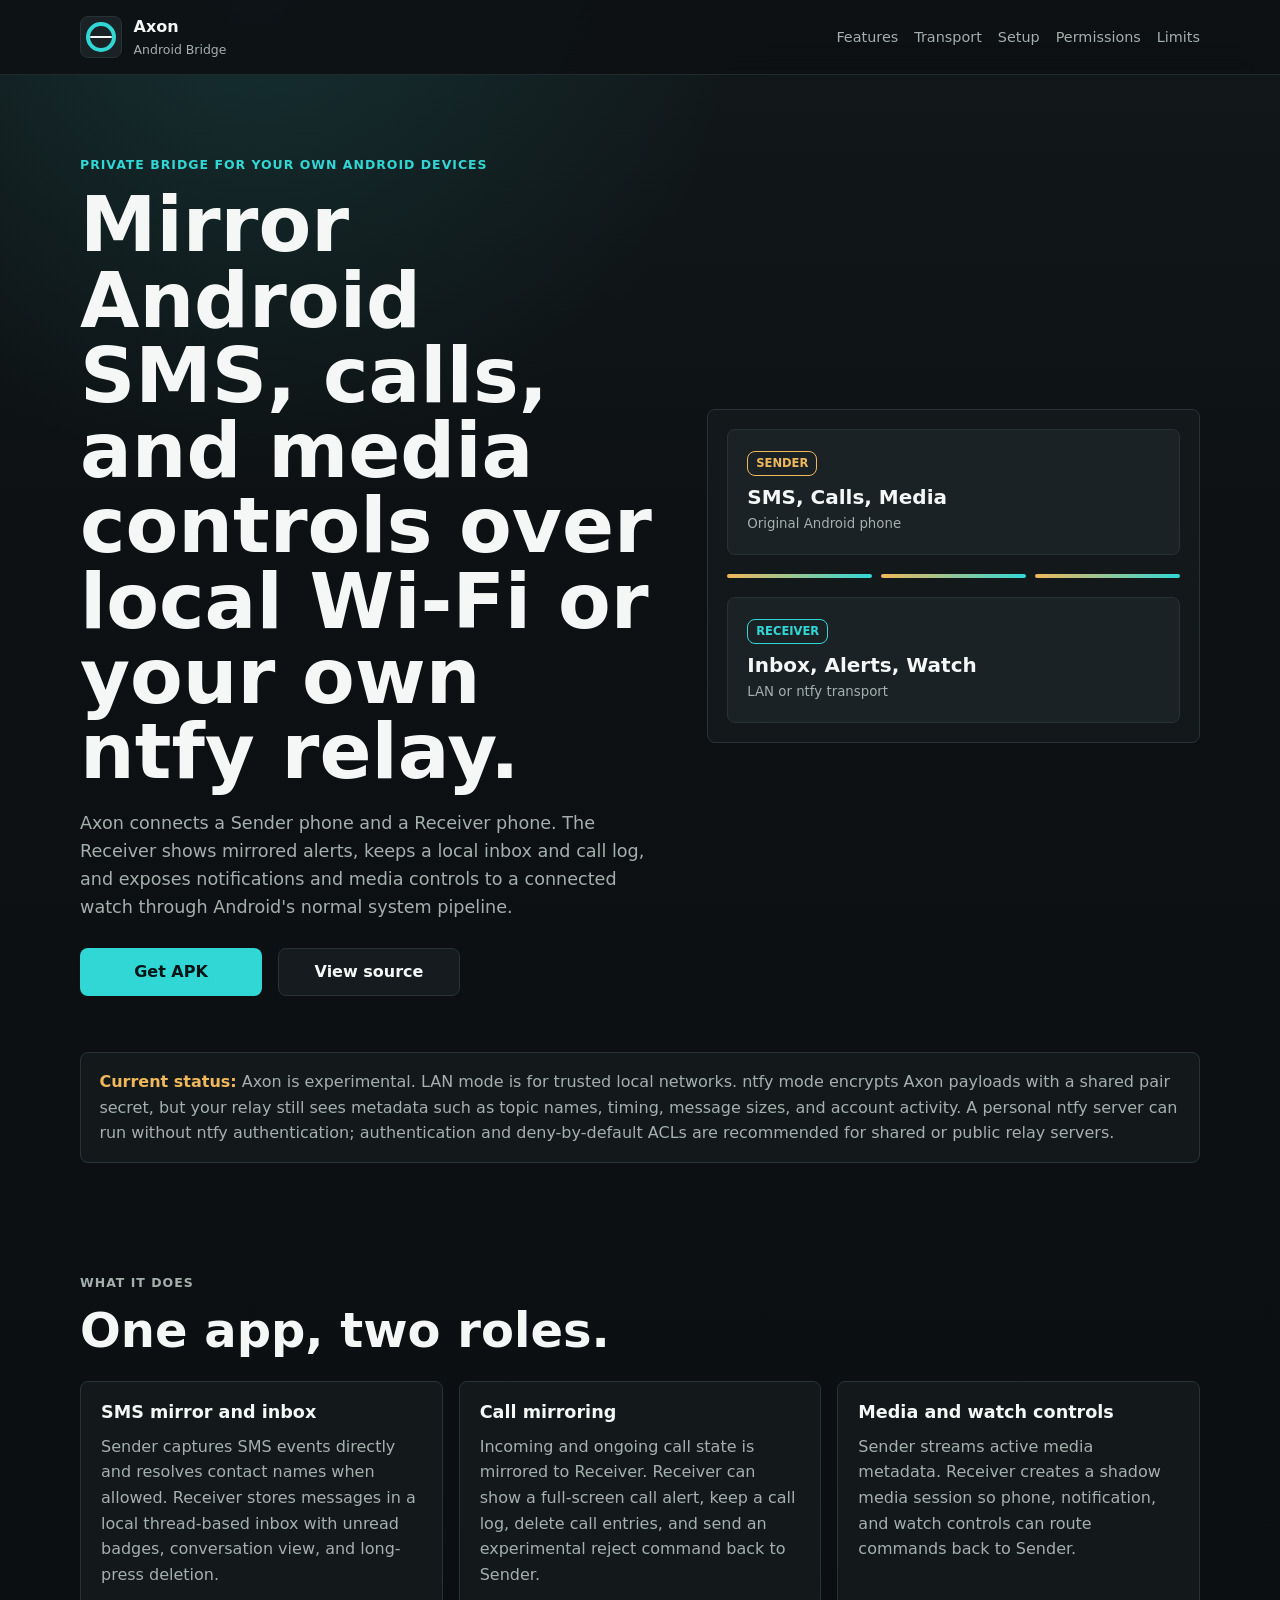
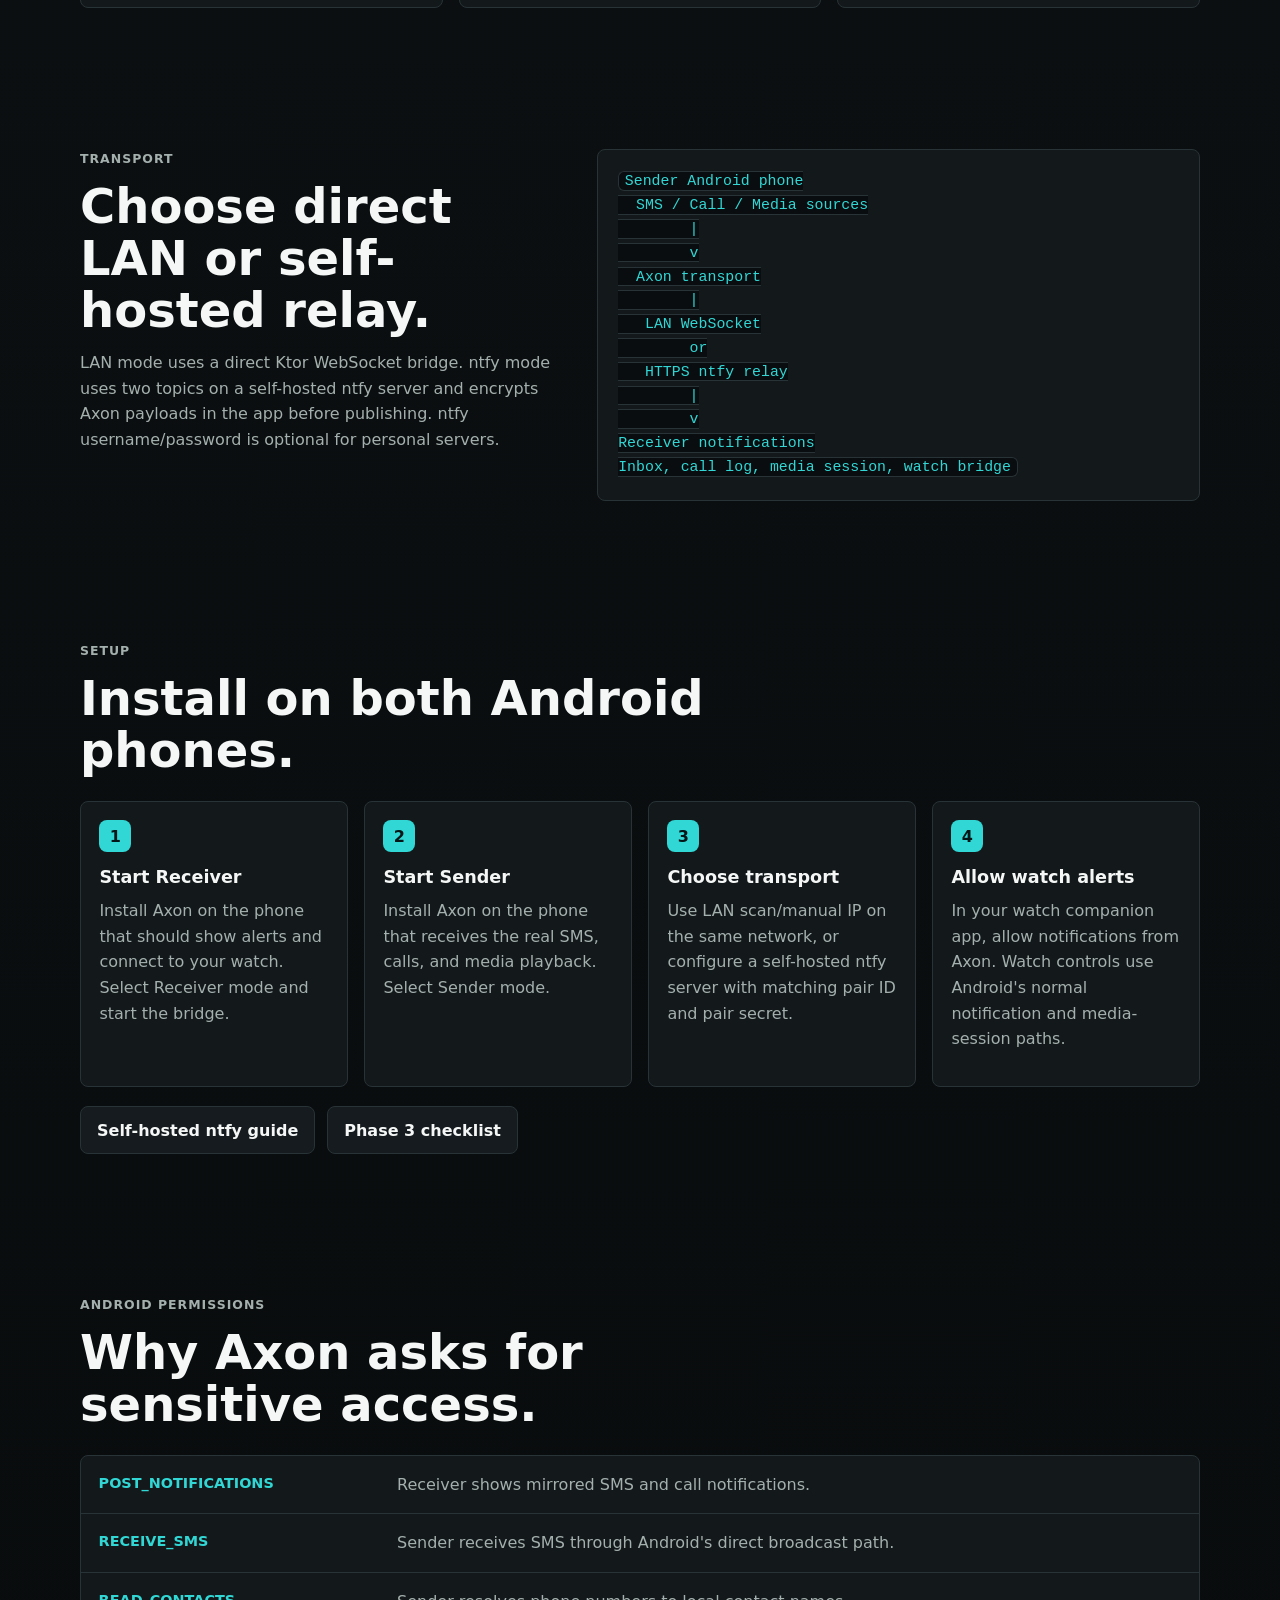
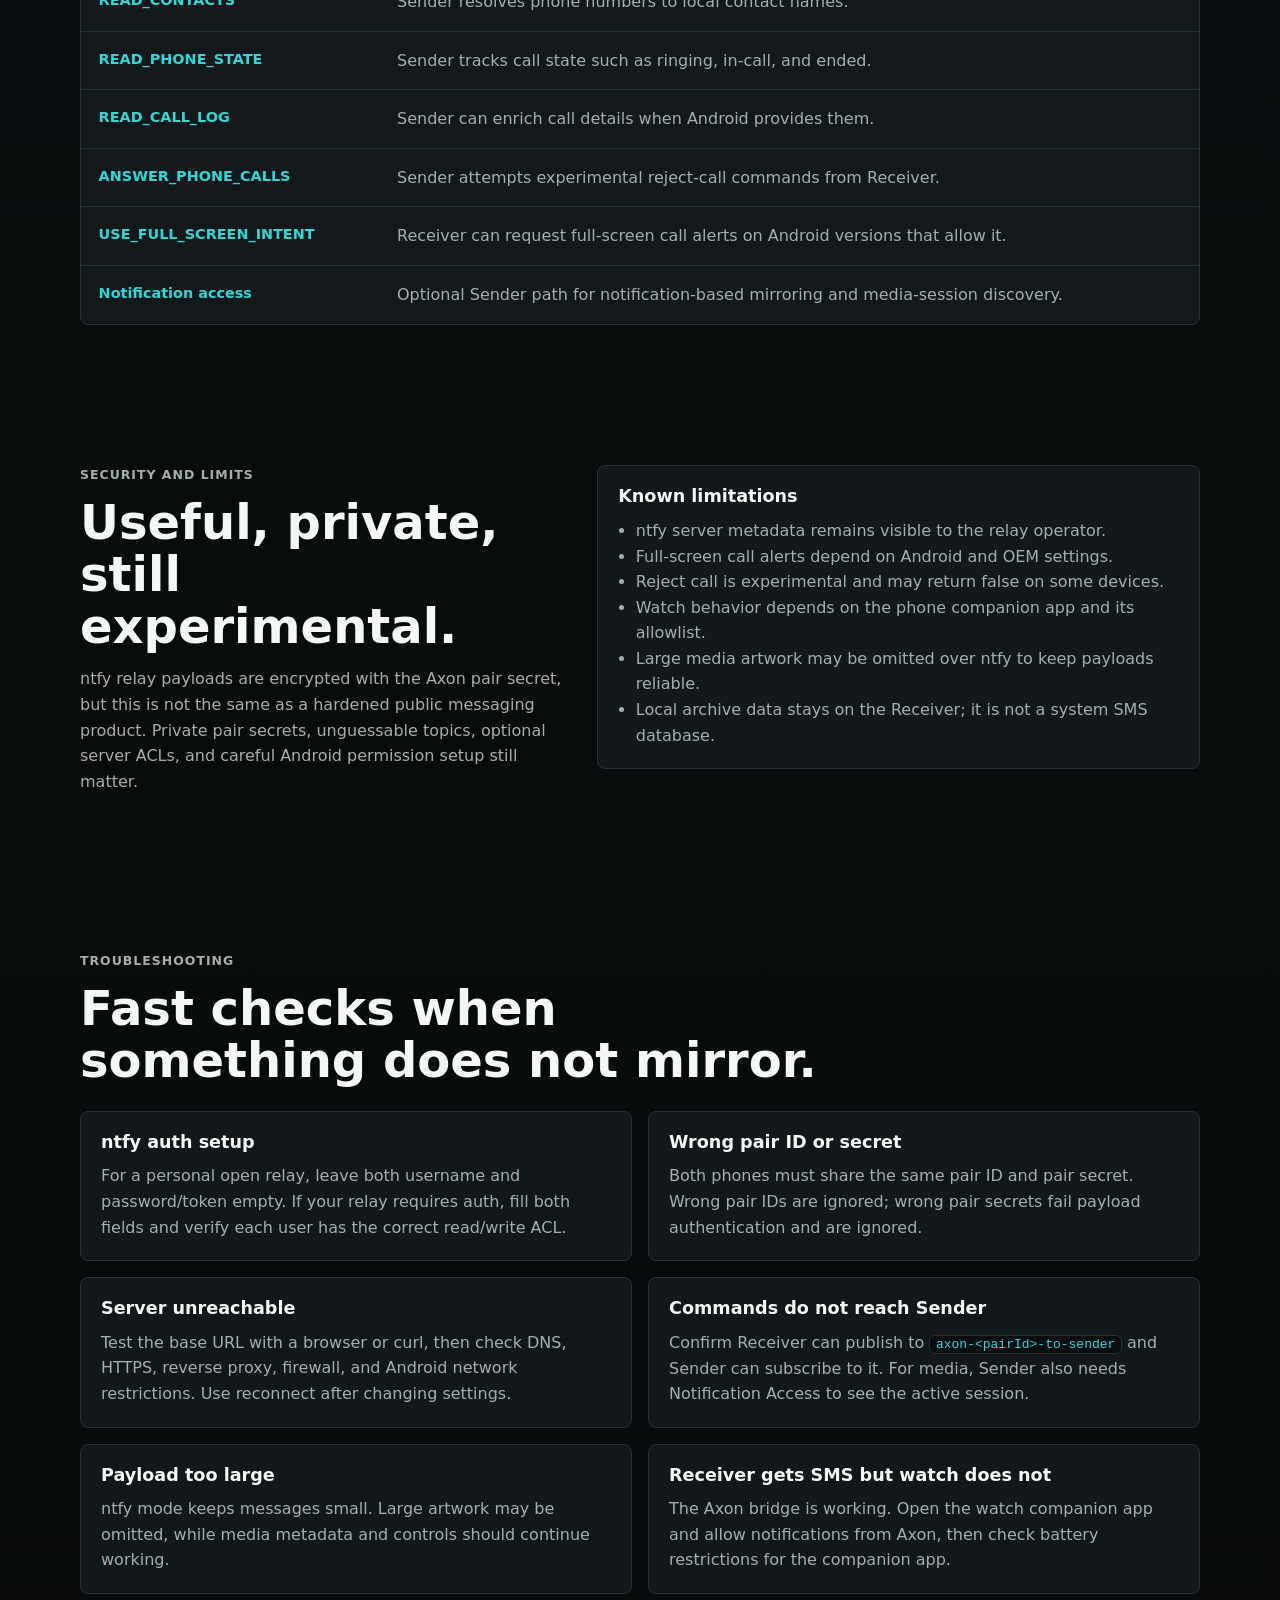
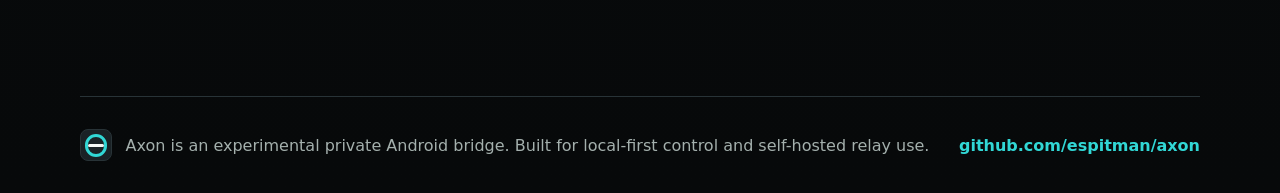
==== commit 70ce681b: "feat: make ntfy auth optional" ====
--- a/docs/index.html
+++ b/docs/index.html
@@ -67,8 +67,9 @@
         <strong>Current status:</strong>
         Axon is experimental. LAN mode is for trusted local networks. ntfy mode encrypts Axon
         payloads with a shared pair secret, but your relay still sees metadata such as topic names,
-        timing, message sizes, and account activity. Use a self-hosted ntfy server with authentication
-        and deny-by-default access control for real personal data.
+        timing, message sizes, and account activity. A personal ntfy server can run without ntfy
+        authentication; authentication and deny-by-default ACLs are recommended for shared or public
+        relay servers.
       </section>
 
       <section id="features" class="section">
@@ -108,8 +109,9 @@
           <p class="eyebrow">Transport</p>
           <h2>Choose direct LAN or self-hosted relay.</h2>
           <p>
-            LAN mode uses a direct Ktor WebSocket bridge. ntfy mode uses two authenticated topics on
-            a self-hosted ntfy server and encrypts Axon payloads in the app before publishing.
+            LAN mode uses a direct Ktor WebSocket bridge. ntfy mode uses two topics on a self-hosted
+            ntfy server and encrypts Axon payloads in the app before publishing. ntfy username/password
+            is optional for personal servers.
           </p>
         </div>
         <pre class="diagram" aria-label="Technical flow"><code>Sender Android phone
@@ -183,8 +185,8 @@
           <h2>Useful, private, still experimental.</h2>
           <p>
             ntfy relay payloads are encrypted with the Axon pair secret, but this is not the same as
-            a hardened public messaging product. Server ACLs, strong credentials, private pair secrets,
-            and careful Android permission setup still matter.
+            a hardened public messaging product. Private pair secrets, unguessable topics, optional
+            server ACLs, and careful Android permission setup still matter.
           </p>
         </div>
         <div class="card list-card">
@@ -207,11 +209,10 @@
         </div>
         <div class="grid two">
           <article class="card">
-            <h3>ntfy auth fails</h3>
-            <p>
-              Check the app username/password or token, confirm <code>NTFY_AUTH_FILE</code> is active,
-              keep <code>NTFY_AUTH_DEFAULT_ACCESS=deny-all</code>, and verify each user has the correct
-              read/write ACL for its topic direction.
+            <h3>ntfy auth setup</h3>
+            <p>
+              For a personal open relay, leave both username and password/token empty. If your relay
+              requires auth, fill both fields and verify each user has the correct read/write ACL.
             </p>
           </article>
           <article class="card">
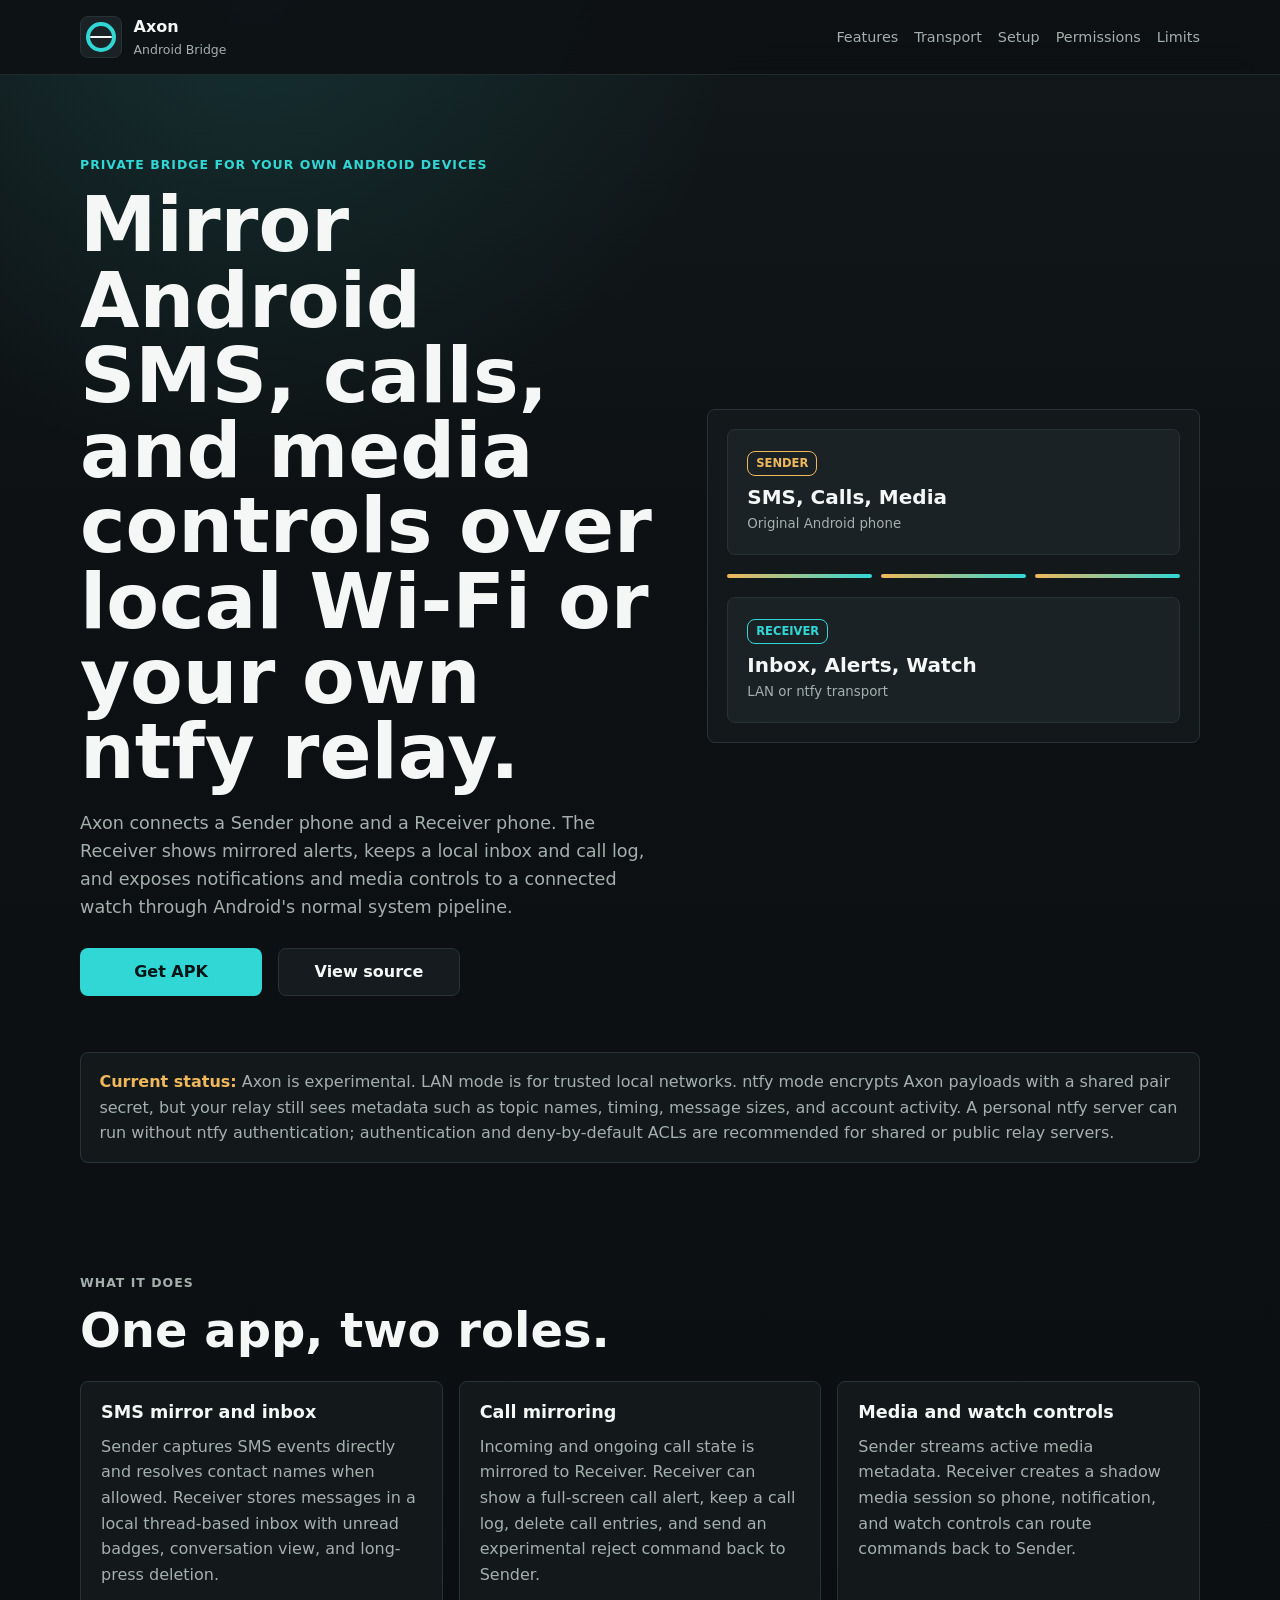
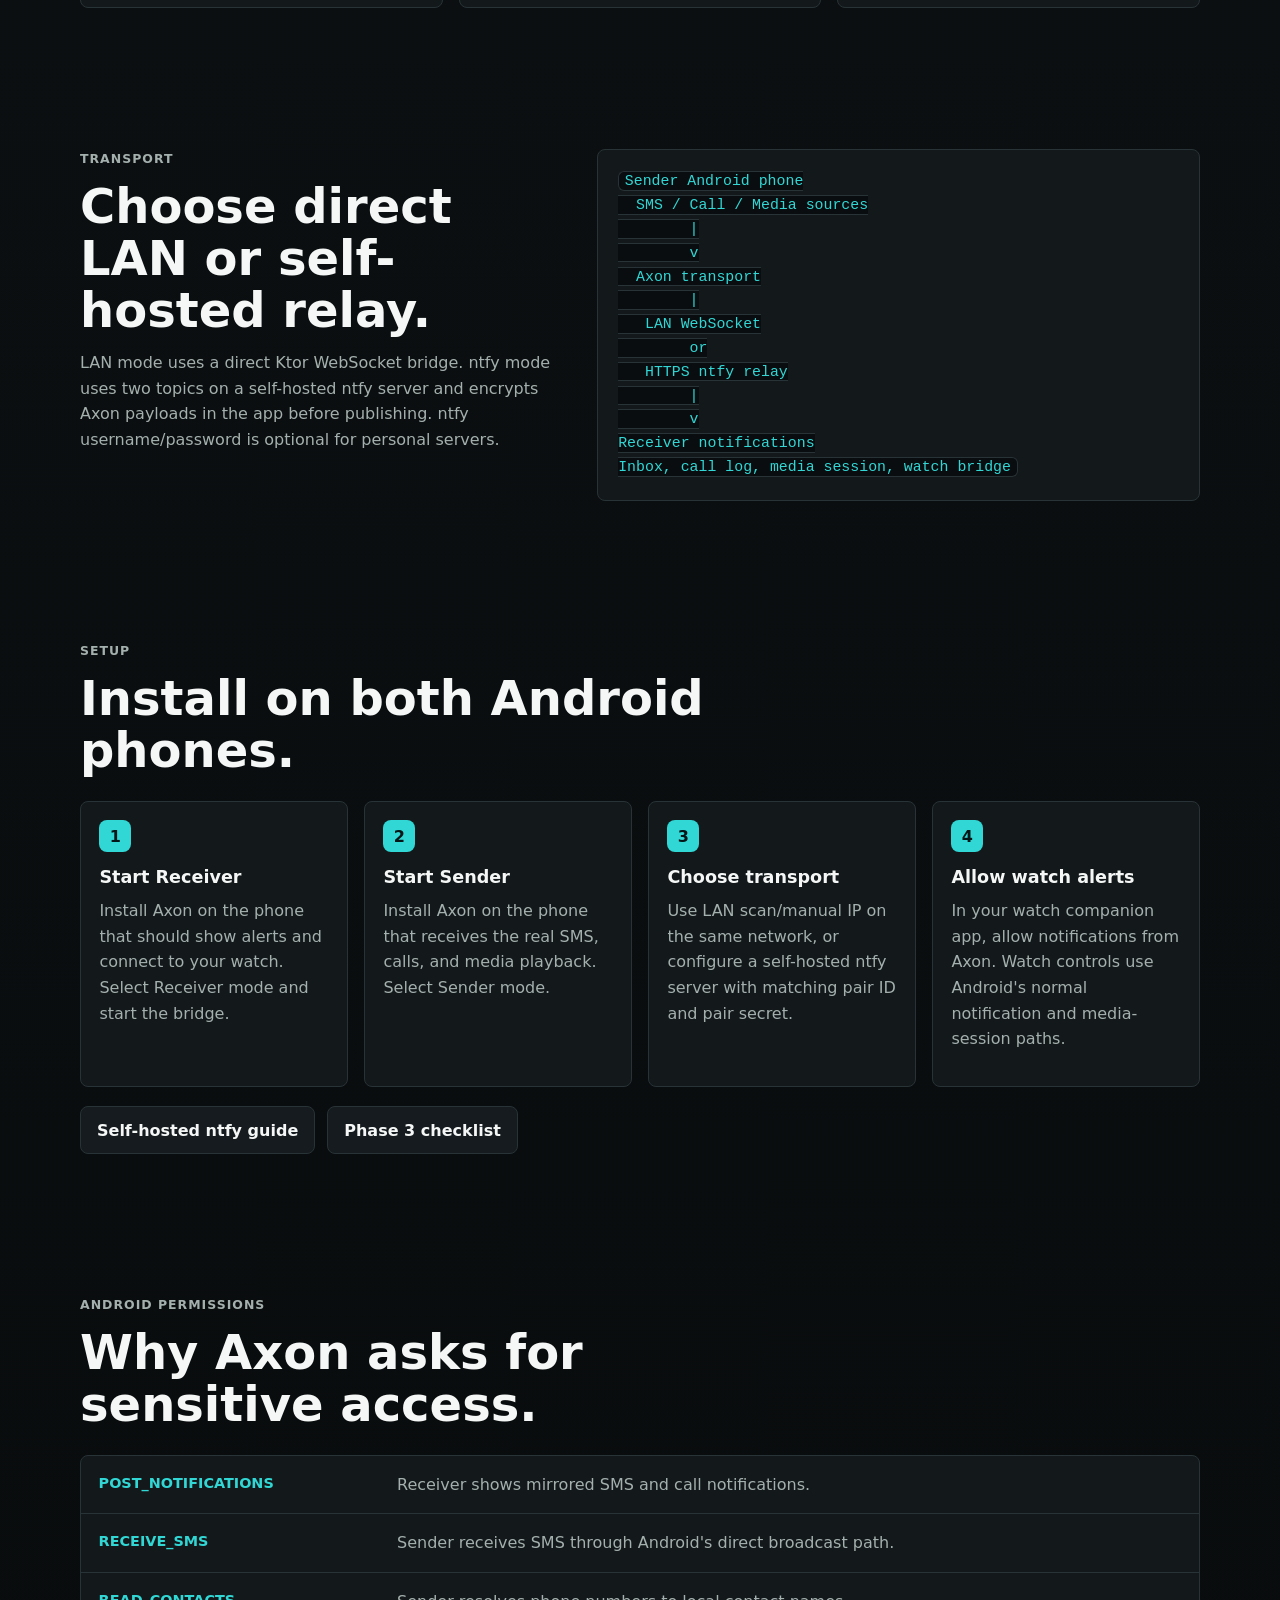
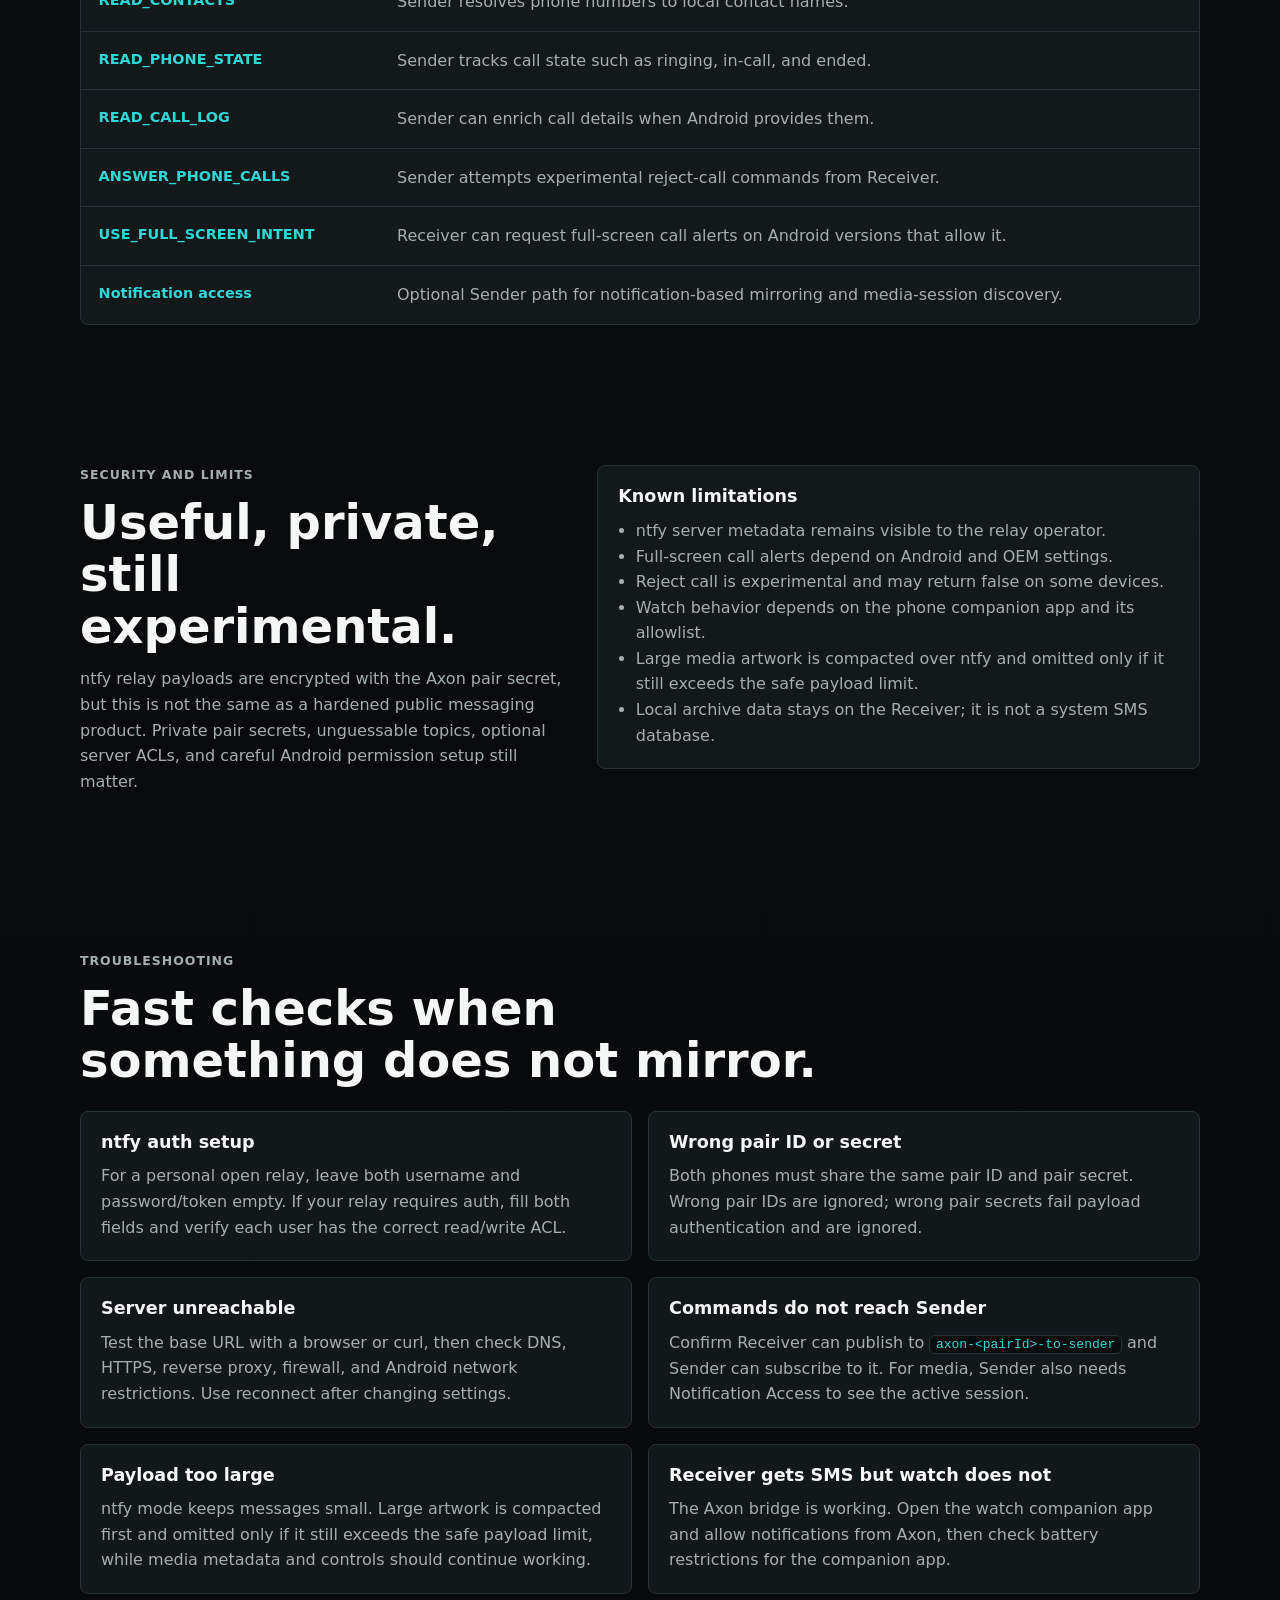
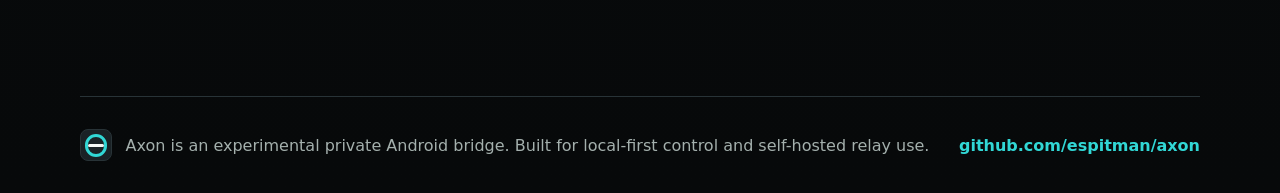
==== commit 1911b1d0: "feat: default to ntfy and compact relay artwork" ====
--- a/docs/index.html
+++ b/docs/index.html
@@ -196,7 +196,7 @@
             <li>Full-screen call alerts depend on Android and OEM settings.</li>
             <li>Reject call is experimental and may return false on some devices.</li>
             <li>Watch behavior depends on the phone companion app and its allowlist.</li>
-            <li>Large media artwork may be omitted over ntfy to keep payloads reliable.</li>
+            <li>Large media artwork is compacted over ntfy and omitted only if it still exceeds the safe payload limit.</li>
             <li>Local archive data stays on the Receiver; it is not a system SMS database.</li>
           </ul>
         </div>
@@ -239,8 +239,8 @@
           <article class="card">
             <h3>Payload too large</h3>
             <p>
-              ntfy mode keeps messages small. Large artwork may be omitted, while media metadata and
-              controls should continue working.
+              ntfy mode keeps messages small. Large artwork is compacted first and omitted only if it
+              still exceeds the safe payload limit, while media metadata and controls should continue working.
             </p>
           </article>
           <article class="card">
